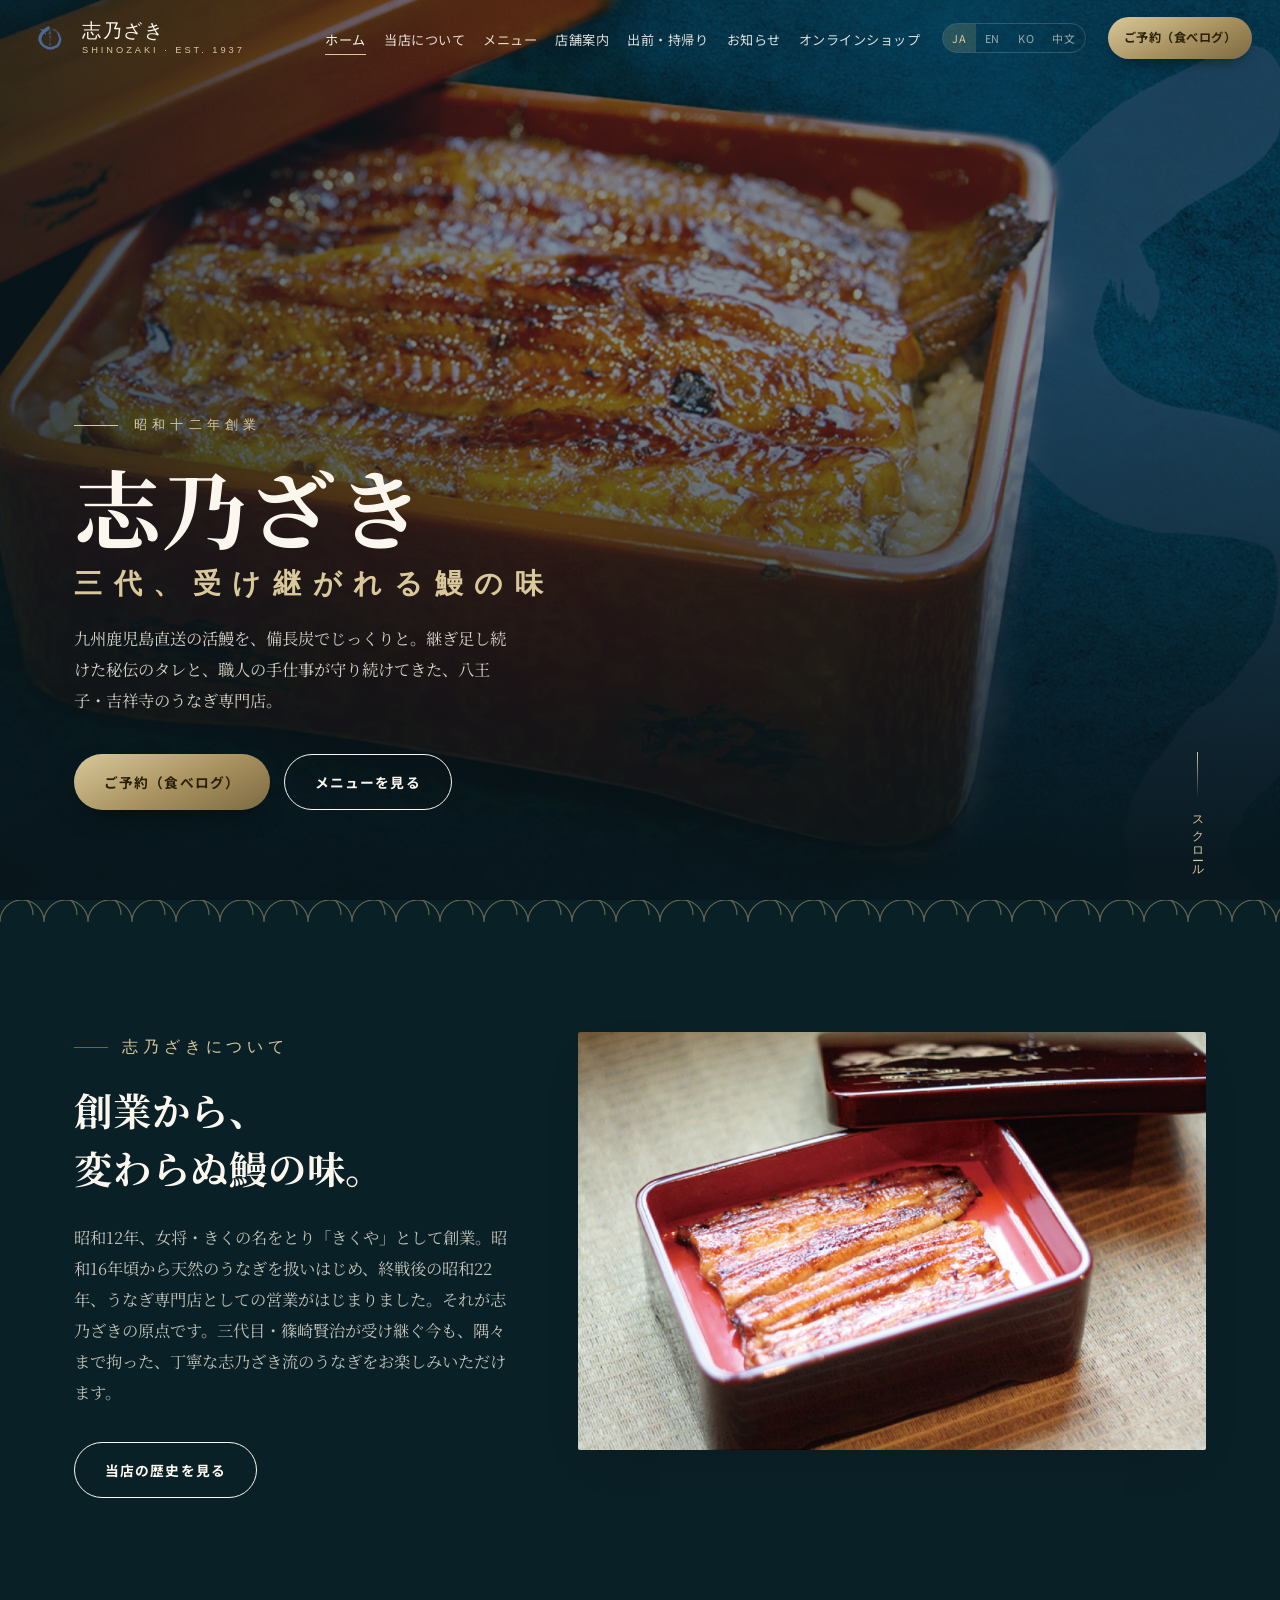
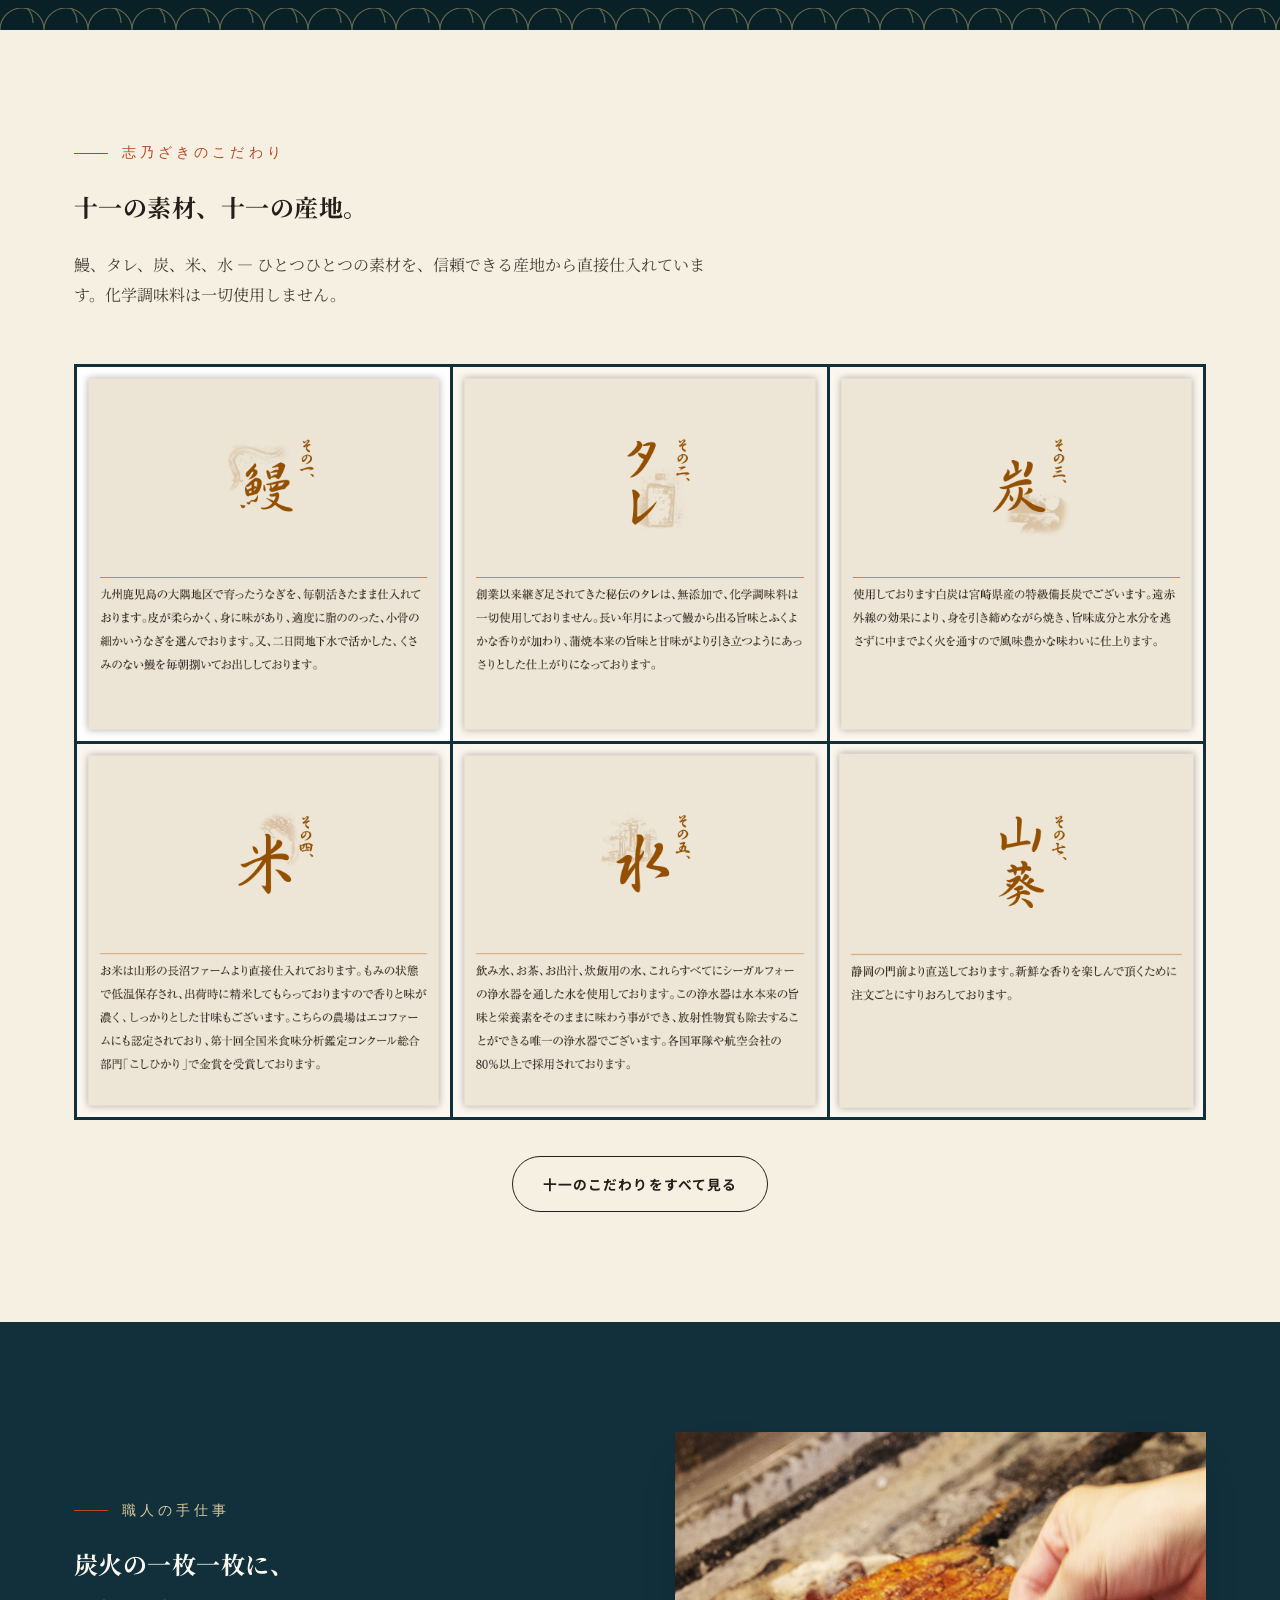
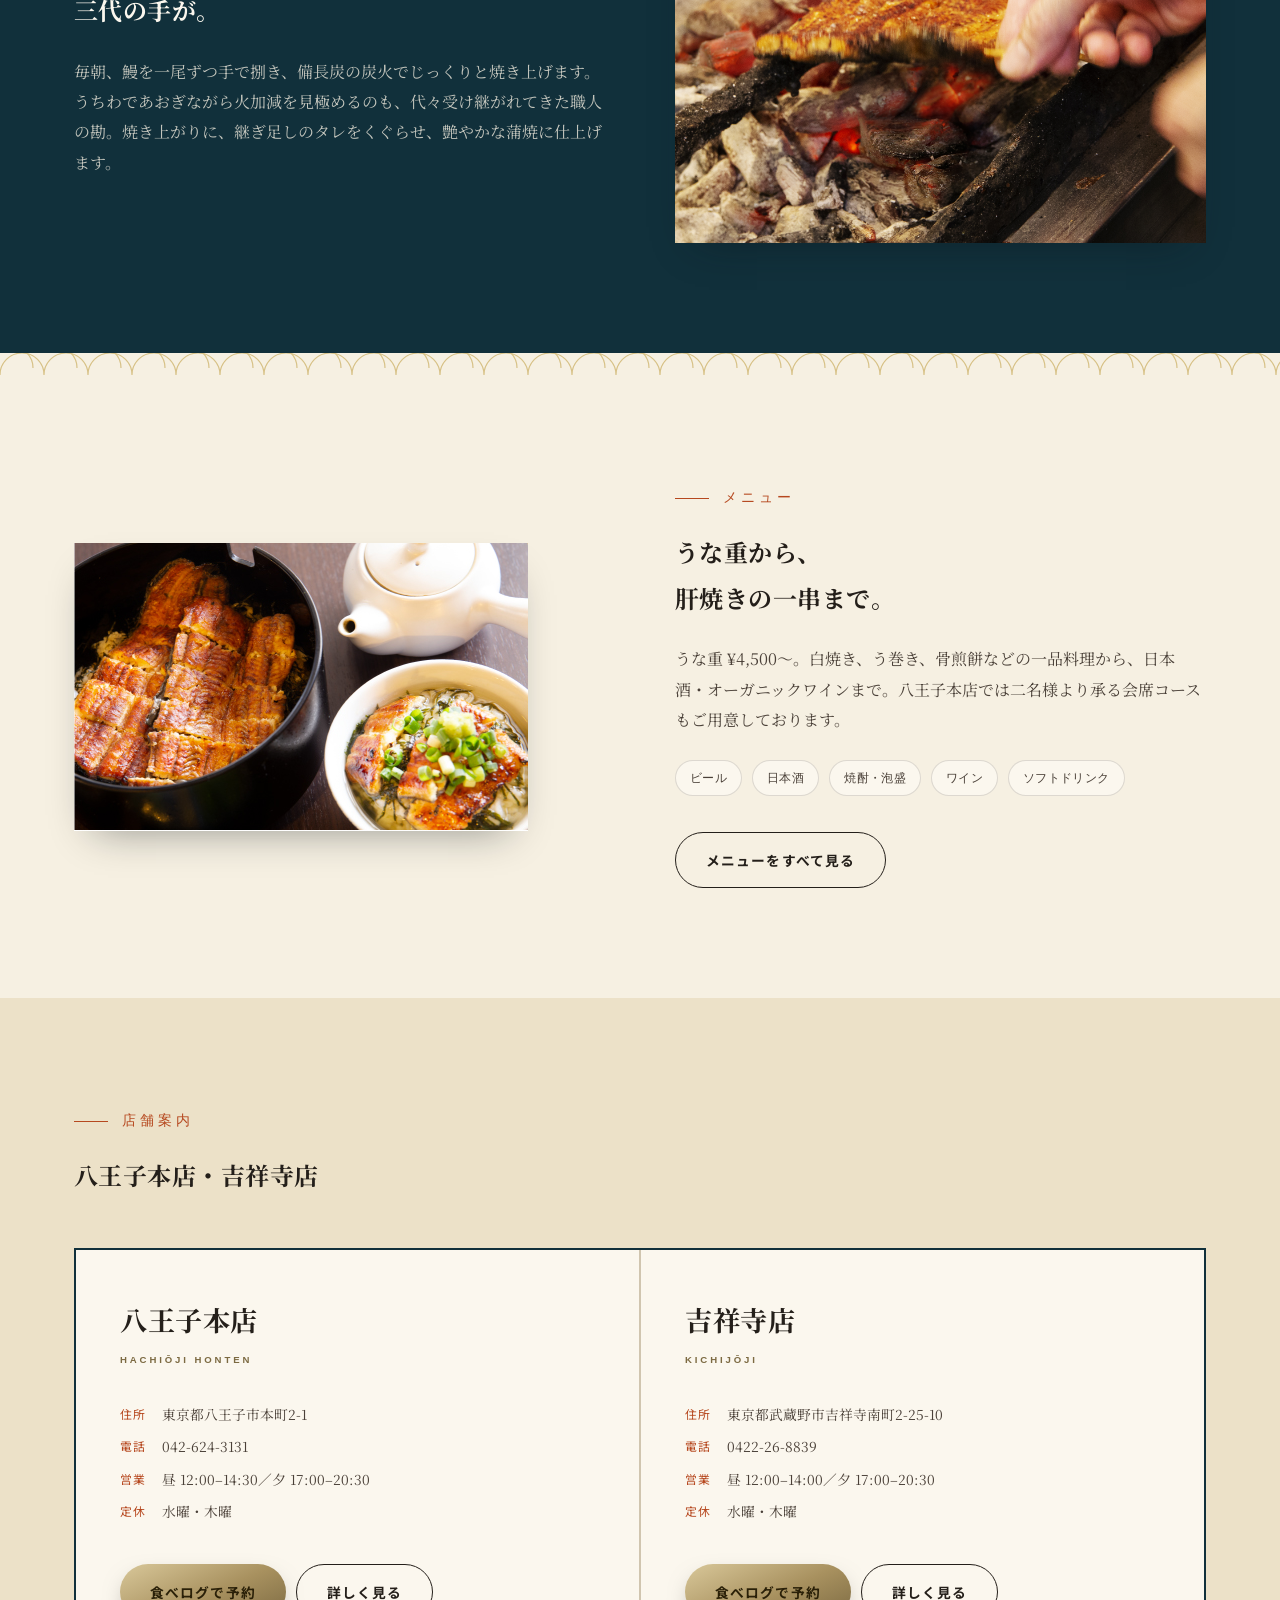
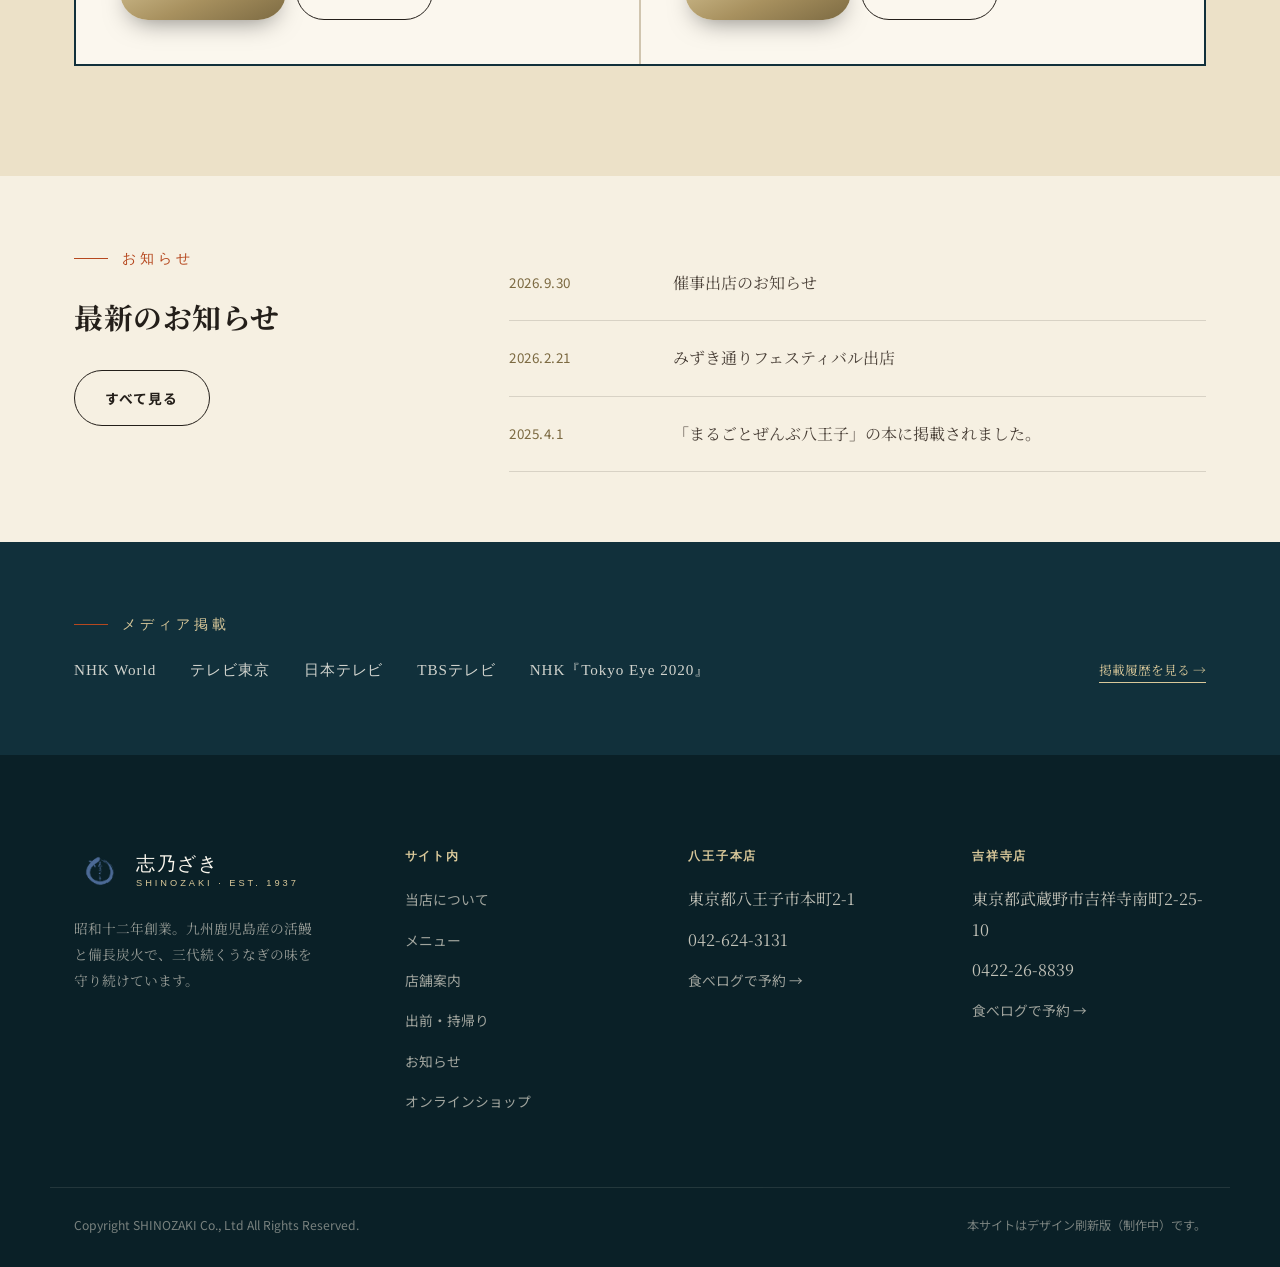
==== index.html @ d0641171 "Initial commit: Shinozaki restaurant website" ====
<!doctype html>
<html lang="ja" data-lang="ja">
<head>
<meta charset="utf-8">
<meta name="viewport" content="width=device-width, initial-scale=1">
<title>うなぎ 志乃ざき｜八王子本店・吉祥寺店 | Unagi Shinozaki</title>
<meta name="description" content="昭和12年創業、三代続くうなぎ専門店「志乃ざき」。八王子本店・吉祥寺店。Est. 1937 — three generations of charcoal-grilled eel in Tokyo.">
<link rel="icon" href="data:image/svg+xml,%3Csvg xmlns='http://www.w3.org/2000/svg' viewBox='0 0 100 100'%3E%3Crect width='100' height='100' rx='20' fill='%2311303b'/%3E%3Cpath d='M20 50c0-16.5 13.5-30 30-30 11.7 0 21.7 6.7 26.6 16.5M80 50c0 16.5-13.5 30-30 30-11.7 0-21.7-6.7-26.6-16.5' stroke='%23e7cf86' stroke-width='4' fill='none' stroke-linecap='round'/%3E%3C/svg%3E">
<link rel="preconnect" href="https://fonts.googleapis.com">
<link rel="preconnect" href="https://fonts.gstatic.com" crossorigin>
<link href="https://fonts.googleapis.com/css2?family=Shippori+Mincho:wght@500;700&family=Zen+Kaku+Gothic+New:wght@400;500;700&family=Noto+Serif+JP:wght@400;500;600;700&family=Noto+Serif+KR:wght@400;500;700&family=Noto+Serif+SC:wght@400;500;700&family=Noto+Sans+KR:wght@400;500;700&family=Noto+Sans+SC:wght@400;500;700&display=swap" rel="stylesheet">
<link rel="stylesheet" href="assets/css/style.css">
</head>
<body>
<div class="texture"></div>

<!-- ============================= HEADER ============================= -->
<header class="site-header">
  <a href="index.html" class="brand">
    <img class="mark logo-img" src="assets/img/logo/shinozaki-logo.png" alt="志乃ざき">
    <span class="brand-type">
      <span class="jp">志乃ざき</span>
      <span class="en">SHINOZAKI&nbsp;·&nbsp;EST.&nbsp;1937</span>
    </span>
  </a>

  <nav class="nav-main">
    <ul class="nav-links">
      <li><a href="index.html" aria-current="page" data-ja="ホーム" data-en="Home" data-ko="홈" data-zh="首页">ホーム</a></li>
      <li><a href="about.html" data-ja="当店について" data-en="Our Story" data-ko="가게 소개" data-zh="关于本店">当店について</a></li>
      <li><a href="menu.html" data-ja="メニュー" data-en="Menu" data-ko="메뉴" data-zh="菜单">メニュー</a></li>
      <li><a href="locations.html" data-ja="店舗案内" data-en="Locations" data-ko="매장 안내" data-zh="门店信息">店舗案内</a></li>
      <li><a href="delivery.html" data-ja="出前・持帰り" data-en="Delivery" data-ko="배달・포장" data-zh="外送・外带">出前・持帰り</a></li>
      <li><a href="news.html" data-ja="お知らせ" data-en="News" data-ko="공지사항" data-zh="最新消息">お知らせ</a></li>
      <li><a href="https://shinozaki.thebase.in/" target="_blank" rel="noopener" data-ja="オンラインショップ" data-en="Shop" data-ko="온라인 스토어" data-zh="网上商店">オンラインショップ</a></li>
    </ul>
    <div class="lang-toggle">
      <button data-lang-btn="ja">JA</button>
      <button data-lang-btn="en">EN</button>
      <button data-lang-btn="ko">KO</button>
      <button data-lang-btn="zh">中文</button>
    </div>
    <div class="nav-cta">
      <a class="btn-reserve" href="locations.html#reserve" data-ja="ご予約（食べログ）" data-en="Reserve · Tabelog" data-ko="예약 (타베로그)" data-zh="预约（Tabelog）">ご予約（食べログ）</a>
    </div>
  </nav>

  <button class="nav-toggle" aria-label="menu">
    <span></span><span></span><span></span>
  </button>
</header>

<div class="nav-drawer">
  <button class="close" aria-label="close">×</button>
  <a href="index.html" data-ja="ホーム" data-en="Home" data-ko="홈" data-zh="首页">ホーム</a>
  <a href="about.html" data-ja="当店について" data-en="Our Story" data-ko="가게 소개" data-zh="关于本店">当店について</a>
  <a href="menu.html" data-ja="メニュー" data-en="Menu" data-ko="메뉴" data-zh="菜单">メニュー</a>
  <a href="locations.html" data-ja="店舗案内" data-en="Locations" data-ko="매장 안내" data-zh="门店信息">店舗案内</a>
  <a href="delivery.html" data-ja="出前・持帰り" data-en="Delivery" data-ko="배달・포장" data-zh="外送・外带">出前・持帰り</a>
  <a href="news.html" data-ja="お知らせ" data-en="News" data-ko="공지사항" data-zh="最新消息">お知らせ</a>
  <a href="https://shinozaki.thebase.in/" target="_blank" rel="noopener" data-ja="オンラインショップ" data-en="Online Shop" data-ko="온라인 스토어" data-zh="网上商店">オンラインショップ</a>
  <div class="lang-toggle">
    <button data-lang-btn="ja">日本語</button>
    <button data-lang-btn="en">ENGLISH</button>
    <button data-lang-btn="ko">한국어</button>
    <button data-lang-btn="zh">中文</button>
  </div>
</div>

<!-- ============================= HERO ============================= -->
<section class="hero">
  <div class="hero-media">
    <img src="assets/img/home/main_img.jpg" alt="志乃ざきのうな重" width="2000" height="1333">
  </div>
  <div class="container hero-inner">
    <p class="hero-eyebrow" data-ja="昭和十二年創業" data-en="FOUNDED 1937 · TOKYO" data-ko="쇼와 12년 창업" data-zh="昭和十二年创业">昭和十二年創業</p>
    <h1>
      志乃ざき
      <small data-ja="三代、受け継がれる鰻の味" data-en="Three generations of charcoal-grilled eel" data-ko="삼대째 이어지는 장어의 맛" data-zh="三代传承的鳗鱼风味">三代、受け継がれる鰻の味</small>
    </h1>
    <p class="hero-sub" data-ja="九州鹿児島直送の活鰻を、備長炭でじっくりと。継ぎ足し続けた秘伝のタレと、職人の手仕事が守り続けてきた、八王子・吉祥寺のうなぎ専門店。"
       data-en="Live eel from Kagoshima, hand-filleted every morning and grilled slowly over binchōtan charcoal, finished in a tare sauce kept alive since the restaurant's founding. Two family-run dining rooms in Hachiōji and Kichijōji."
       data-ko="가고시마산 활장어를 매일 아침 직접 손질해, 비장탄 숯불로 천천히 구워냅니다. 창업 이래 이어온 비전의 타레로 마무리. 하치오지와 기치조지, 두 곳의 가족 경영 매장."
       data-zh="选用鹿儿岛活鳗鱼，每天早晨手工现宰，以备长炭炭火慢慢炙烤，最后蘸裹自创业以来延续至今的秘传酱汁。八王子与吉祥寺两家家族经营的餐厅。">
      九州鹿児島直送の活鰻を、備長炭でじっくりと。継ぎ足し続けた秘伝のタレと、職人の手仕事が守り続けてきた、八王子・吉祥寺のうなぎ専門店。
    </p>
    <div class="hero-actions">
      <a class="btn btn-gold" href="locations.html#reserve">
        <span data-ja="ご予約（食べログ）" data-en="Reserve · Tabelog" data-ko="예약 (타베로그)" data-zh="预约（Tabelog）">ご予約（食べログ）</span>
      </a>
      <a class="btn btn-line" href="menu.html">
        <span data-ja="メニューを見る" data-en="View Menu" data-ko="메뉴 보기" data-zh="查看菜单">メニューを見る</span>
      </a>
    </div>
  </div>
  <div class="hero-scroll">
    <span class="line"></span>
    <span class="tategaki-inline" style="writing-mode:vertical-rl;font-family:'Shippori Mincho',serif;letter-spacing:.2em;font-size:.72rem;" data-ja="スクロール" data-en="SCROLL" data-ko="스크롤" data-zh="向下滚动">スクロール</span>
  </div>
</section>

<div class="wave-divider on-dark" style="background-color:var(--indigo-deep)"></div>

<!-- ============================= LEDE ============================= -->
<section class="section" style="background:var(--indigo-deep)">
  <div class="container lede">
    <div class="reveal">
      <p class="eyebrow" data-ja="志乃ざきについて" data-en="ABOUT SHINOZAKI" data-ko="시노자키에 대하여" data-zh="关于志乃崎" style="color:var(--gold-soft)">志乃ざきについて</p>
      <h2 style="color:var(--paper)" data-ja="創業から、変わらぬ鰻の味。" data-en="The same taste of eel, unchanged since our founding." data-ko="창업 이래, 변하지 않는 장어의 맛." data-zh="创业以来，始终如一的鳗鱼风味。">
        創業から、<br>変わらぬ鰻の味。
      </h2>
      <p style="color:rgba(246,240,226,.78);margin-top:26px"
         data-ja="昭和12年、女将・きくの名をとり「きくや」として創業。昭和16年頃から天然のうなぎを扱いはじめ、終戦後の昭和22年、うなぎ専門店としての営業がはじまりました。それが志乃ざきの原点です。三代目・篠崎賢治が受け継ぐ今も、隅々まで拘った、丁寧な志乃ざき流のうなぎをお楽しみいただけます。"
         data-en="In 1937 our restaurant opened as “Kikuya,” named for proprietress Kiku Shinozaki. Around 1941 we began serving wild eel, and in 1947 — after the war — we became a dedicated unagi restaurant. That is the origin of Shinozaki. Today, under third-generation owner Kenji Shinozaki, every detail is still tended by hand."
         data-ko="1937년, 여주인 키쿠의 이름을 따 「키쿠야」로 창업했습니다. 1941년 무렵부터 천연 장어를 취급하기 시작해, 종전 후인 1947년 장어 전문점으로서의 영업이 시작되었습니다. 그것이 시노자키의 원점입니다. 3대째 시노자키 켄지가 이어가는 지금도, 구석구석까지 정성이 담긴 시노자키만의 장어를 맛보실 수 있습니다."
         data-zh="1937年，以女主人菊之名创立「菊屋」。约自1941年起开始经营天然鳗鱼，战后的1947年，正式以鳗鱼专门店的身份营业，这正是志乃崎的原点。如今由三代目篠崎贤治传承，依旧以一丝不苟的志乃崎风格，呈现每一份鳗鱼料理。">
        昭和12年、女将・きくの名をとり「きくや」として創業。昭和16年頃から天然のうなぎを扱いはじめ、終戦後の昭和22年、うなぎ専門店としての営業がはじまりました。それが志乃ざきの原点です。三代目・篠崎賢治が受け継ぐ今も、隅々まで拘った、丁寧な志乃ざき流のうなぎをお楽しみいただけます。
      </p>
      <a href="about.html" class="btn btn-line" style="margin-top:34px" >
        <span data-ja="当店の歴史を見る" data-en="Read our story" data-ko="당점의 역사 보기" data-zh="查看本店历史">当店の歴史を見る</span>
      </a>
    </div>
    <div class="lede-figure reveal">
      <img src="assets/img/home/top1.jpg" alt="うな重" loading="lazy">
    </div>
  </div>
</section>

<div class="wave-divider on-dark" style="background-color:var(--indigo-deep)"></div>

<!-- ============================= KODAWARI BENTO ============================= -->
<section class="section">
  <div class="container">
    <div class="reveal" style="max-width:640px;margin-bottom:54px">
      <p class="eyebrow" data-ja="志乃ざきのこだわり" data-en="OUR COMMITMENT" data-ko="시노자키의 고집" data-zh="志乃崎的匠心坚持">志乃ざきのこだわり</p>
      <h2 data-ja="十一の素材、十一の産地。" data-en="Eleven ingredients. Eleven places in Japan." data-ko="열한 가지 재료, 열한 곳의 산지." data-zh="十一种食材，十一个产地。">十一の素材、十一の産地。</h2>
      <p style="color:var(--ink-soft);margin-top:20px" data-ja="鰻、タレ、炭、米、水 — ひとつひとつの素材を、信頼できる産地から直接仕入れています。化学調味料は一切使用しません。"
         data-en="Eel, tare, charcoal, rice, water — each ingredient is sourced directly from producers we trust, with no chemical seasoning anywhere in the kitchen."
         data-ko="장어, 타레, 숯, 쌀, 물 — 하나하나의 재료를 신뢰할 수 있는 산지에서 직접 들여오고 있습니다. 화학조미료는 일절 사용하지 않습니다."
         data-zh="鳗鱼、酱汁、炭、米、水——每一种食材皆直接采购自信赖的产地。厨房中绝不使用任何化学调味料。">
        鰻、タレ、炭、米、水 — ひとつひとつの素材を、信頼できる産地から直接仕入れています。化学調味料は一切使用しません。
      </p>
    </div>

    <div class="bento teaser reveal">
      <div class="bento-cell">
        <img class="cell-img" src="assets/img/about/ab1.png" alt="その一、鰻" loading="lazy">
        <div class="cell-text">
          <span class="num" data-en="No. 01" data-ko="그 첫 번째" data-zh="之一">その一</span>
          <span class="tag" data-en="ŌSUMI, KAGOSHIMA" data-ko="가고시마현 오스미" data-zh="鹿儿岛县 大隅">鹿児島県 大隅</span>
          <h3 data-en="Eel" data-ko="장어" data-zh="鳗鱼">鰻</h3>
          <p data-en="Live eel raised in Ōsumi, Kagoshima, rested two days in groundwater and hand-filleted every morning." data-ko="가고시마현 오스미산 활장어. 이틀간 지하수에 둔 뒤 매일 아침 손질합니다." data-zh="采购自鹿儿岛大隅的活鳗鱼，在地下水中静养两天后每日清晨处理。"></p>
        </div>
      </div>
      <div class="bento-cell">
        <img class="cell-img" src="assets/img/about/ab2.png" alt="その二、タレ" loading="lazy">
        <div class="cell-text">
          <span class="num" data-en="No. 02" data-ko="그 두 번째" data-zh="之二">その二</span>
          <span class="tag" data-en="SINCE 1937" data-ko="창업 이래" data-zh="自创业以来">継ぎ足し 創業以来</span>
          <h3 data-en="Tare Sauce" data-ko="소스(타레)" data-zh="酱汁（タレ）">タレ</h3>
          <p data-en="Topped up since 1937 — no additives, no chemical seasoning." data-ko="1937년 창업 이래 이어온 타레. 무첨가, 화학조미료 불사용." data-zh="自1937年创业以来续添的酱汁，无添加、不使用化学调味料。"></p>
        </div>
      </div>
      <div class="bento-cell">
        <img class="cell-img" src="assets/img/about/ab3.png" alt="その三、炭" loading="lazy">
        <div class="cell-text">
          <span class="num" data-en="No. 03" data-ko="그 세 번째" data-zh="之三">その三</span>
          <span class="tag" data-en="MIYAZAKI" data-ko="미야자키현" data-zh="宫崎县">宮崎県</span>
          <h3 data-en="Charcoal" data-ko="숯" data-zh="炭">炭</h3>
          <p data-en="Premium binchōtan charcoal, seared with far-infrared heat." data-ko="원적외선으로 굽는 특급 비장탄." data-zh="以远红外线炙烤的特级备长炭。"></p>
        </div>
      </div>
      <div class="bento-cell">
        <img class="cell-img" src="assets/img/about/ab4.png" alt="その四、米" loading="lazy">
        <div class="cell-text">
          <span class="num" data-en="No. 04" data-ko="그 네 번째" data-zh="之四">その四</span>
          <span class="tag" data-en="YAMAGATA" data-ko="야마가타현" data-zh="山形县">山形県</span>
          <h3 data-en="Rice" data-ko="쌀" data-zh="大米">米</h3>
          <p data-en="Koshihikari rice, direct from Naganuma Farm." data-ko="나가누마 팜에서 직송된 고시히카리 쌀." data-zh="直送自长沼农场的越光米。"></p>
        </div>
      </div>
      <div class="bento-cell">
        <img class="cell-img" src="assets/img/about/ab5.png" alt="その五、水" loading="lazy">
        <div class="cell-text">
          <span class="num" data-en="No. 05" data-ko="그 다섯 번째" data-zh="之五">その五</span>
          <span class="tag" data-en="FILTERED" data-ko="정수 사용" data-zh="净水">浄水</span>
          <h3 data-en="Water" data-ko="물" data-zh="水">水</h3>
          <p data-en="Filtered water is used for everything — from drinking water to dashi." data-ko="마시는 물부터 육수까지 모두 정수를 사용합니다." data-zh="从饮用水到高汤，全部使用净水。"></p>
        </div>
      </div>
      <div class="bento-cell">
        <img class="cell-img" src="assets/img/about/ab7.png" alt="その七、山葵" loading="lazy">
        <div class="cell-text">
          <span class="num" data-en="No. 07" data-ko="그 일곱 번째" data-zh="之七">その七</span>
          <span class="tag" data-en="MONZEN, SHIZUOKA" data-ko="시즈오카현 몬젠" data-zh="静冈县 门前">静岡県 門前</span>
          <h3 data-en="Wasabi" data-ko="와사비" data-zh="山葵">山葵</h3>
          <p data-en="Delivered direct from Monzen, Shizuoka, and grated fresh per order." data-ko="시즈오카 몬젠에서 직송되어 주문마다 즉석에서 갈아냅니다." data-zh="直送自静冈门前，每份订单现点现磨。"></p>
        </div>
      </div>
    </div>

    <div class="reveal" style="text-align:center;margin-top:36px">
      <a href="about.html#kodawari" class="btn btn-ink">
        <span data-ja="十一のこだわりをすべて見る" data-en="See all eleven commitments" data-ko="열한 가지 고집을 모두 보기" data-zh="查看全部十一项匠心坚持">十一のこだわりをすべて見る</span>
      </a>
    </div>
  </div>
</section>

<!-- ============================= CRAFT (on indigo) ============================= -->
<section class="section on-indigo">
  <div class="container split-even">
    <div class="reveal" style="order:2">
      <img src="assets/img/home/top2.jpg" alt="備長炭で鰻を焼く" style="box-shadow:var(--shadow)" loading="lazy">
    </div>
    <div class="reveal">
      <p class="eyebrow" style="color:var(--gold-soft)" data-ja="職人の手仕事" data-en="CRAFTSMANSHIP" data-ko="장인의 손길" data-zh="匠人手艺">職人の手仕事</p>
      <h2 data-ja="炭火の一枚一枚に、三代の手が。" data-en="Every fillet, grilled by hand, over three generations." data-ko="숯불에 구워지는 한 점 한 점에, 삼대의 손길이." data-zh="炭火炙烤的每一片，都凝聚着三代人的手艺。">炭火の一枚一枚に、<br>三代の手が。</h2>
      <p style="color:rgba(246,240,226,.78);margin-top:24px" data-ja="毎朝、鰻を一尾ずつ手で捌き、備長炭の炭火でじっくりと焼き上げます。うちわであおぎながら火加減を見極めるのも、代々受け継がれてきた職人の勘。焼き上がりに、継ぎ足しのタレをくぐらせ、艶やかな蒲焼に仕上げます。"
         data-en="Each eel is hand-filleted every morning and grilled slowly over binchōtan charcoal, the flame fanned and watched by instinct passed down through three generations. At the finish, each fillet is dipped in our decades-old tare for its glossy, caramelised glaze."
         data-ko="매일 아침, 장어를 한 마리씩 손질하여 비장탄 숯불로 정성껏 구워냅니다. 부채질을 하며 불 조절을 가늠하는 것도, 대대로 이어져 온 장인의 감각입니다. 구운 뒤에는 오랜 세월 이어온 타레에 담가, 윤기 흐르는 가바야키로 완성합니다."
         data-zh="每天早晨，手工处理每一条鳗鱼，以备长炭炭火细心慢烤。一边摇扇一边凭手感调控火候，是代代相传的职人直觉。烤好后蘸裹传承数十年的秘传酱汁，呈现油亮诱人的蒲烧风味。">
        毎朝、鰻を一尾ずつ手で捌き、備長炭の炭火でじっくりと焼き上げます。うちわであおぎながら火加減を見極めるのも、代々受け継がれてきた職人の勘。焼き上がりに、継ぎ足しのタレをくぐらせ、艶やかな蒲焼に仕上げます。
      </p>
    </div>
  </div>
</section>

<div class="wave-divider"></div>

<!-- ============================= MENU TEASER ============================= -->
<section class="section">
  <div class="container split-even">
    <div class="reveal">
      <img src="assets/img/home/top3.jpg" alt="ひつまぶしと出汁茶漬け" style="box-shadow:var(--shadow)" loading="lazy">
    </div>
    <div class="reveal">
      <p class="eyebrow" data-ja="メニュー" data-en="MENU" data-ko="메뉴" data-zh="菜单">メニュー</p>
      <h2 data-ja="うな重から、肝焼きの一串まで。" data-en="From a box of unajū to a single skewer of grilled liver." data-ko="우나주부터 간 꼬치 한 개까지." data-zh="从鳗鱼饭盒到一串烤肝。">うな重から、<br>肝焼きの一串まで。</h2>
      <p style="color:var(--ink-soft);margin-top:24px" data-ja="うな重 ¥4,500〜。白焼き、う巻き、骨煎餅などの一品料理から、日本酒・オーガニックワインまで。八王子本店では二名様より承る会席コースもご用意しております。"
         data-en="Unajū from ¥4,500. À la carte dishes like shiroyaki and umaki, plus sake and organic wine. Hachiōji also offers a seasonal kaiseki course menu for two or more."
         data-ko="우나주 ¥4,500부터. 시로야키, 우마키 등 단품 요리부터 사케, 오가닉 와인까지. 하치오지 본점에서는 2인 이상 가이세키 코스도 준비되어 있습니다."
         data-zh="鳗鱼饭盒¥4,500起。白烧、蛋卷烧等单点料理，搭配日本酒与有机葡萄酒。八王子总店另设两位以上可享用的季节会席套餐。">
        うな重 ¥4,500〜。白焼き、う巻き、骨煎餅などの一品料理から、日本酒・オーガニックワインまで。八王子本店では二名様より承る会席コースもご用意しております。
      </p>
      <div class="drink-tags">
        <span data-ja="ビール" data-en="Beer" data-ko="맥주" data-zh="啤酒">ビール</span>
        <span data-ja="日本酒" data-en="Sake" data-ko="사케" data-zh="日本酒">日本酒</span>
        <span data-ja="焼酎・泡盛" data-en="Shōchū &amp; Awamori" data-ko="소주・아와모리" data-zh="烧酒・泡盛">焼酎・泡盛</span>
        <span data-ja="ワイン" data-en="Wine" data-ko="와인" data-zh="葡萄酒">ワイン</span>
        <span data-ja="ソフトドリンク" data-en="Soft Drinks" data-ko="소프트드링크" data-zh="软饮">ソフトドリンク</span>
      </div>
      <a href="menu.html" class="btn btn-ink" style="margin-top:30px">
        <span data-ja="メニューをすべて見る" data-en="View full menu" data-ko="메뉴 전체 보기" data-zh="查看完整菜单">メニューをすべて見る</span>
      </a>
    </div>
  </div>
</section>

<!-- ============================= LOCATIONS TEASER ============================= -->
<section class="section on-cream-deep" id="locations">
  <div class="container">
    <div class="reveal" style="margin-bottom:50px">
      <p class="eyebrow" data-ja="店舗案内" data-en="LOCATIONS" data-ko="매장 안내" data-zh="门店信息">店舗案内</p>
      <h2 data-ja="八王子本店・吉祥寺店" data-en="Hachiōji &amp; Kichijōji" data-ko="하치오지 본점・기치조지점" data-zh="八王子总店・吉祥寺店">八王子本店・吉祥寺店</h2>
    </div>

    <div class="store-grid reveal">
      <div class="store-card">
        <h3 class="store-name" data-ja="八王子本店" data-en="Hachiōji — Main Store" data-ko="하치오지 본점" data-zh="八王子总店">
          八王子本店<span class="en" data-ja="HACHIŌJI HONTEN" data-en="HACHIŌJI HONTEN">HACHIŌJI HONTEN</span>
        </h3>
        <dl class="store-meta">
          <dt data-ja="住所" data-en="Address" data-ko="주소" data-zh="地址">住所</dt><dd data-ja="東京都八王子市本町2-1" data-en="2-1 Honchō, Hachiōji, Tokyo 192-0066" data-ko="도쿄도 하치오지시 혼마치 2-1" data-zh="东京都八王子市本町2-1">東京都八王子市本町2-1</dd>
          <dt data-ja="電話" data-en="Tel" data-ko="전화" data-zh="电话">電話</dt><dd>042-624-3131</dd>
          <dt data-ja="営業" data-en="Hours" data-ko="영업" data-zh="营业时间">営業</dt><dd data-ja="昼 12:00–14:30／夕 17:00–20:30" data-en="Lunch 12:00–2:30pm · Dinner 5:00–8:30pm" data-ko="점심 12:00~14:30／저녁 17:00~20:30" data-zh="午市 12:00–14:30／晚市 17:00–20:30">昼 12:00–14:30／夕 17:00–20:30</dd>
          <dt data-ja="定休" data-en="Closed" data-ko="정기휴무" data-zh="休息日">定休</dt><dd data-ja="水曜・木曜" data-en="Wednesdays &amp; Thursdays" data-ko="수요일·목요일" data-zh="周三・周四">水曜・木曜</dd>
        </dl>
        <div class="store-actions">
          <a class="btn btn-gold" href="https://yoyaku.tabelog.com/yoyaku/net_booking_form/index?rcd=13016384" target="_blank" rel="noopener"><span data-ja="食べログで予約" data-en="Reserve on Tabelog" data-ko="타베로그에서 예약" data-zh="在Tabelog预约">食べログで予約</span></a>
          <a class="btn btn-ink" href="locations.html#hachioji"><span data-ja="詳しく見る" data-en="Details" data-ko="자세히 보기" data-zh="查看详情">詳しく見る</span></a>
        </div>
      </div>

      <div class="store-card">
        <h3 class="store-name" data-ja="吉祥寺店" data-en="Kichijōji" data-ko="기치조지점" data-zh="吉祥寺店">
          吉祥寺店<span class="en" data-ja="KICHIJŌJI" data-en="KICHIJŌJI">KICHIJŌJI</span>
        </h3>
        <dl class="store-meta">
          <dt data-ja="住所" data-en="Address" data-ko="주소" data-zh="地址">住所</dt><dd data-ja="東京都武蔵野市吉祥寺南町2-25-10" data-en="2-25-10 Kichijōji Minamichō, Musashino, Tokyo 180-0003" data-ko="도쿄도 무사시노시 기치조지미나미초 2-25-10" data-zh="东京都武藏野市吉祥寺南町2-25-10">東京都武蔵野市吉祥寺南町2-25-10</dd>
          <dt data-ja="電話" data-en="Tel" data-ko="전화" data-zh="电话">電話</dt><dd>0422-26-8839</dd>
          <dt data-ja="営業" data-en="Hours" data-ko="영업" data-zh="营业时间">営業</dt><dd data-ja="昼 12:00–14:00／夕 17:00–20:30" data-en="Lunch 12:00–2:00pm · Dinner 5:00–8:30pm" data-ko="점심 12:00~14:00／저녁 17:00~20:30" data-zh="午市 12:00–14:00／晚市 17:00–20:30">昼 12:00–14:00／夕 17:00–20:30</dd>
          <dt data-ja="定休" data-en="Closed" data-ko="정기휴무" data-zh="休息日">定休</dt><dd data-ja="水曜・木曜" data-en="Wednesdays &amp; Thursdays" data-ko="수요일·목요일" data-zh="周三・周四">水曜・木曜</dd>
        </dl>
        <div class="store-actions">
          <a class="btn btn-gold" href="https://yoyaku.tabelog.com/yoyaku/net_booking_form/index?rcd=13202263" target="_blank" rel="noopener"><span data-ja="食べログで予約" data-en="Reserve on Tabelog" data-ko="타베로그에서 예약" data-zh="在Tabelog预约">食べログで予約</span></a>
          <a class="btn btn-ink" href="locations.html#kichijoji"><span data-ja="詳しく見る" data-en="Details" data-ko="자세히 보기" data-zh="查看详情">詳しく見る</span></a>
        </div>
      </div>
    </div>
  </div>
</section>

<!-- ============================= NEWS PREVIEW ============================= -->
<section class="section-tight">
  <div class="container split-news">
    <div class="reveal">
      <p class="eyebrow" data-ja="お知らせ" data-en="NEWS" data-ko="공지사항" data-zh="最新消息">お知らせ</p>
      <h2 style="font-size:1.8rem" data-ja="最新のお知らせ" data-en="Latest updates" data-ko="최신 공지사항" data-zh="最新消息">最新のお知らせ</h2>
      <a href="news.html" class="btn btn-ink" style="margin-top:26px"><span data-ja="すべて見る" data-en="View all" data-ko="전체 보기" data-zh="查看全部">すべて見る</span></a>
    </div>
    <div class="news-list reveal">
      <div class="news-item">
        <time datetime="2026-09-30" data-ja="2026.9.30" data-en="Sep 30, 2026" data-ko="2026.9.30" data-zh="2026.9.30">2026.9.30</time>
        <p data-ja="催事出店のお知らせ" data-en="Announcement: upcoming pop-up event appearance." data-ko="행사 출점 안내" data-zh="活动摆摊通知">催事出店のお知らせ</p>
      </div>
      <div class="news-item">
        <time datetime="2026-02-21" data-ja="2026.2.21" data-en="Feb 21, 2026" data-ko="2026.2.21" data-zh="2026.2.21">2026.2.21</time>
        <p data-ja="みずき通りフェスティバル出店" data-en="Appearing at the Mizuki-dōri Festival." data-ko="미즈키도리 페스티벌 출점" data-zh="参加瑞树街道祭典摆摊">みずき通りフェスティバル出店</p>
      </div>
      <div class="news-item">
        <time datetime="2025-04-01" data-ja="2025.4.1" data-en="Apr 1, 2025" data-ko="2025.4.1" data-zh="2025.4.1">2025.4.1</time>
        <p data-ja="「まるごとぜんぶ八王子」の本に掲載されました。" data-en="Featured in the book “Marugoto Zenbu Hachiōji.”" data-ko="서적 「마루고토 젠부 하치오지」에 게재되었습니다." data-zh="刊登于书籍《まるごとぜんぶ八王子》。">「まるごとぜんぶ八王子」の本に掲載されました。</p>
      </div>
    </div>
  </div>
</section>

<!-- ============================= PRESS ============================= -->
<section class="section-tight on-indigo">
  <div class="container">
    <p class="eyebrow" style="color:var(--gold-soft)" data-ja="メディア掲載" data-en="AS FEATURED IN" data-ko="미디어 소개" data-zh="媒体报道">メディア掲載</p>
    <div class="press-strip reveal">
      <span class="press-badge">NHK World</span>
      <span class="press-badge" data-ja="テレビ東京" data-en="TV Tokyo" data-ko="테레비 도쿄" data-zh="TV东京">テレビ東京</span>
      <span class="press-badge" data-ja="日本テレビ" data-en="Nippon TV" data-ko="일본테레비" data-zh="日本电视台">日本テレビ</span>
      <span class="press-badge" data-ja="TBSテレビ" data-en="TBS" data-ko="TBS테레비" data-zh="TBS电视台">TBSテレビ</span>
      <span class="press-badge" data-ja="NHK『Tokyo Eye 2020』" data-en="NHK “Tokyo Eye 2020”" data-ko="NHK 『Tokyo Eye 2020』" data-zh="NHK「Tokyo Eye 2020」">NHK『Tokyo Eye 2020』</span>
      <a href="news.html#media" style="margin-left:auto;font-size:.8rem;color:var(--gold-soft);border-bottom:1px solid var(--gold-soft)" data-ja="掲載履歴を見る →" data-en="Press history →" data-ko="소개 이력 보기 →" data-zh="查看报道历史 →">掲載履歴を見る →</a>
    </div>
  </div>
</section>

<!-- ============================= FOOTER ============================= -->
<footer class="site-footer">
  <div class="container footer-grid">
    <div class="footer-brand">
      <a href="index.html" class="brand">
        <img class="mark logo-img" src="assets/img/logo/shinozaki-logo.png" alt="志乃ざき">
        <span class="brand-type"><span class="jp">志乃ざき</span><span class="en">SHINOZAKI · EST. 1937</span></span>
      </a>
      <p data-ja="昭和十二年創業。九州鹿児島産の活鰻と備長炭火で、三代続くうなぎの味を守り続けています。" data-en="Founded 1937. Three generations of charcoal-grilled eel, made with live eel from Kagoshima." data-ko="1937년 창업. 규슈 가고시마산 활장어와 비장탄 숯불로, 3대째 이어온 장어 맛을 지켜오고 있습니다." data-zh="创业于1937年。以九州鹿儿岛产活鳗鱼与备长炭炭火，守护三代传承的鳗鱼风味。">昭和十二年創業。九州鹿児島産の活鰻と備長炭火で、三代続くうなぎの味を守り続けています。</p>
    </div>
    <div class="footer-col">
      <h4 data-ja="サイト内" data-en="EXPLORE" data-ko="사이트 내" data-zh="站内导航">サイト内</h4>
      <ul>
        <li><a href="about.html" data-ja="当店について" data-en="Our Story" data-ko="가게 소개" data-zh="关于本店">当店について</a></li>
        <li><a href="menu.html" data-ja="メニュー" data-en="Menu" data-ko="메뉴" data-zh="菜单">メニュー</a></li>
        <li><a href="locations.html" data-ja="店舗案内" data-en="Locations" data-ko="매장 안내" data-zh="门店信息">店舗案内</a></li>
      <li><a href="delivery.html" data-ja="出前・持帰り" data-en="Delivery" data-ko="배달・포장" data-zh="外送・外带">出前・持帰り</a></li>
        <li><a href="news.html" data-ja="お知らせ" data-en="News" data-ko="공지사항" data-zh="最新消息">お知らせ</a></li>
        <li><a href="https://shinozaki.thebase.in/" target="_blank" rel="noopener" data-ja="オンラインショップ" data-en="Online Shop" data-ko="온라인 스토어" data-zh="网上商店">オンラインショップ</a></li>
      </ul>
    </div>
    <div class="footer-col">
      <h4 data-ja="八王子本店" data-en="HACHIŌJI" data-ko="하치오지 본점" data-zh="八王子总店">八王子本店</h4>
      <ul>
        <li data-ja="東京都八王子市本町2-1" data-en="2-1 Honchō, Hachiōji, Tokyo" data-ko="도쿄도 하치오지시 혼마치 2-1" data-zh="东京都八王子市本町2-1">東京都八王子市本町2-1</li>
        <li>042-624-3131</li>
        <li><a href="https://yoyaku.tabelog.com/yoyaku/net_booking_form/index?rcd=13016384" target="_blank" rel="noopener" data-ja="食べログで予約 →" data-en="Reserve on Tabelog →" data-ko="타베로그에서 예약 →" data-zh="在Tabelog预约 →">食べログで予約 →</a></li>
      </ul>
    </div>
    <div class="footer-col">
      <h4 data-ja="吉祥寺店" data-en="KICHIJŌJI" data-ko="기치조지점" data-zh="吉祥寺店">吉祥寺店</h4>
      <ul>
        <li data-ja="東京都武蔵野市吉祥寺南町2-25-10" data-en="2-25-10 Kichijōji Minamichō, Musashino, Tokyo" data-ko="도쿄도 무사시노시 기치조지미나미초 2-25-10" data-zh="东京都武藏野市吉祥寺南町2-25-10">東京都武蔵野市吉祥寺南町2-25-10</li>
        <li>0422-26-8839</li>
        <li><a href="https://yoyaku.tabelog.com/yoyaku/net_booking_form/index?rcd=13202263" target="_blank" rel="noopener" data-ja="食べログで予約 →" data-en="Reserve on Tabelog →" data-ko="타베로그에서 예약 →" data-zh="在Tabelog预约 →">食べログで予約 →</a></li>
      </ul>
    </div>
  </div>
  <div class="container footer-bottom">
    <span>Copyright SHINOZAKI Co., Ltd All Rights Reserved.</span>
    <span data-ja="本サイトはデザイン刷新版（制作中）です。" data-en="This is a redesigned concept site." data-ko="본 사이트는 디자인 리뉴얼 버전(제작 중)입니다." data-zh="本网站为设计改版版本（制作中）。">本サイトはデザイン刷新版（制作中）です。</span>
  </div>
</footer>

<div class="mobile-reserve-bar">
  <a class="btn btn-gold" href="https://yoyaku.tabelog.com/yoyaku/net_booking_form/index?rcd=13016384" target="_blank" rel="noopener" style="padding:11px 14px;font-size:.74rem"><span data-ja="八王子店 予約" data-en="Reserve Hachiōji" data-ko="하치오지점 예약" data-zh="预约八王子店">八王子店 予約</span></a>
  <a class="btn btn-gold" href="https://yoyaku.tabelog.com/yoyaku/net_booking_form/index?rcd=13202263" target="_blank" rel="noopener" style="padding:11px 14px;font-size:.74rem"><span data-ja="吉祥寺店 予約" data-en="Reserve Kichijōji" data-ko="기치조지점 예약" data-zh="预约吉祥寺店">吉祥寺店 予約</span></a>
</div>

<script src="assets/js/main.js"></script>
</body>
</html>
---- assets/css/style.css ----
/* ==========================================================================
   Shinozaki — unagi restaurant since 1937
   Design system: traditional lacquerware palette, modern structure.
   ========================================================================== */

:root{
  --ink:        #241f1a;
  --ink-soft:   #4a4038;
  --cream:      #f6f0e2;
  --cream-deep: #ece1c8;
  --paper:      #fbf7ee;
  --indigo:     #11303b;
  --indigo-deep:#0a2027;
  --indigo-mid: #184453;
  --shu:        #b6481f;
  --shu-deep:   #8a2f16;
  --shu-bright: #d35b2a;
  --gold:       #a8915f;
  --gold-soft:  #d9c89a;
  --gold-deep:  #7c6a42;
  --line:       rgba(36,31,26,.14);
  --line-on-dark: rgba(246,240,226,.18);
  --shadow: 0 18px 40px -20px rgba(10,20,25,.45);
  --radius: 2px;
  --container: 1180px;
  --ease: cubic-bezier(.22,.7,.2,1);

  /* General descriptions use a mincho/serif stack, matching the original
     Shinozaki site (which sets body copy in Yu Mincho / Hiragino Mincho).
     CJK fallbacks are appended so Korean and Chinese text resolves to a
     matching serif rather than silently falling back to a sans face. */
  --font-serif: "Yu Mincho","YuMincho","Hiragino Mincho Pro","HiraMinProN-W3","Noto Serif JP","Noto Serif KR","Noto Serif SC",serif;
  --font-display: "Shippori Mincho","Yu Mincho","Hiragino Mincho Pro","Noto Serif KR","Noto Serif SC","Noto Serif JP",serif;
  --font-sans: "Zen Kaku Gothic New","Noto Sans JP","Noto Sans KR","Noto Sans SC",sans-serif;
}

*,*::before,*::after{ box-sizing:border-box; }
html{ scroll-behavior:smooth; }
body{
  margin:0;
  background:var(--cream);
  color:var(--ink);
  font-family:var(--font-serif);
  font-size:16px;
  line-height:1.9;
  -webkit-font-smoothing:antialiased;
  overflow-x:hidden;
}
img{ max-width:100%; display:block; }
a{ color:inherit; text-decoration:none; }
ul{ list-style:none; margin:0; padding:0; }
h1,h2,h3,h4{
  font-family:var(--font-display);
  font-weight:700;
  margin:0;
  letter-spacing:.02em;
}
p{ margin:0; }
button{ font-family:inherit; cursor:pointer; }

/* UI chrome (nav, buttons, labels, tabular data) stays in the gothic sans
   for legibility — only running description copy switches to mincho. */
.nav-links, .lang-toggle, .btn, .btn-reserve, .menu-tab, .badge,
.footer-col h4, .footer-col a, .footer-bottom, .brand-type .en,
.store-meta dt, .news-item time, .media-item time, .breadcrumb,
.tag, .num, .region{
  font-family:var(--font-sans);
}

.container{
  width:100%;
  max-width:var(--container);
  margin:0 auto;
  padding:0 24px;
}

/* texture: faint washi grain -------------------------------------------- */
.texture{
  position:fixed; inset:0; pointer-events:none; z-index:1; opacity:.035; mix-blend-mode:multiply;
  background-image:url("data:image/svg+xml;utf8,<svg xmlns='http://www.w3.org/2000/svg' width='120' height='120'><filter id='n'><feTurbulence type='fractalNoise' baseFrequency='0.9' numOctaves='2' stitchTiles='stitch'/></filter><rect width='100%25' height='100%25' filter='url(%23n)'/></svg>");
}

/* seigaiha wave pattern, used as a thin divider -------------------------- */
.wave-divider{
  height:22px;
  background-repeat:repeat-x;
  background-size:44px 22px;
  background-image:url("data:image/svg+xml;utf8,<svg xmlns='http://www.w3.org/2000/svg' width='44' height='22'><g fill='none' stroke='%23bd9a3a' stroke-width='1.2' opacity='0.55'><path d='M0 22a22 22 0 0 1 44 0'/><path d='M-11 22a22 22 0 0 1 44 0' transform='translate(0,-7)'/></g></svg>");
}
.wave-divider.on-dark{
  background-image:url("data:image/svg+xml;utf8,<svg xmlns='http://www.w3.org/2000/svg' width='44' height='22'><g fill='none' stroke='%23e7cf86' stroke-width='1.2' opacity='0.4'><path d='M0 22a22 22 0 0 1 44 0'/><path d='M-11 22a22 22 0 0 1 44 0' transform='translate(0,-7)'/></g></svg>");
}

/* ==========================================================================
   Header / Nav
   ========================================================================== */
.site-header{
  position:fixed; top:0; left:0; right:0; z-index:100;
  display:flex; align-items:center; justify-content:space-between;
  padding:16px 28px;
  background:rgba(17,48,59,.0);
  transition:background .35s var(--ease), padding .35s var(--ease), box-shadow .35s var(--ease);
}
.site-header.scrolled{
  background:rgba(10,32,39,.86);
  backdrop-filter:blur(14px) saturate(140%);
  padding:10px 28px;
  box-shadow:0 10px 30px -18px rgba(0,0,0,.6);
}
.brand{
  display:flex; align-items:center; gap:10px;
  color:var(--paper);
  font-family:"Shippori Mincho",serif;
}
.brand .mark{ width:44px; height:44px; flex:none; object-fit:contain; }
.footer-brand .mark{ width:52px; height:52px; }
.brand-type{ display:flex; flex-direction:column; line-height:1.15; }
.brand-type .jp{ font-size:1.2rem; letter-spacing:.08em; }
.brand-type .en{ font-size:.58rem; letter-spacing:.32em; color:var(--gold-soft); font-family:"Zen Kaku Gothic New",sans-serif; margin-top:3px; }

.nav-main{ display:flex; align-items:center; gap:22px; }
.nav-links{ display:flex; align-items:center; gap:18px; }
.nav-links a{
  position:relative; color:var(--paper); font-size:.82rem; letter-spacing:.04em; opacity:.88;
  padding:4px 0; white-space:nowrap;
}
.nav-links a::after{
  content:""; position:absolute; left:0; bottom:-2px; width:0; height:1px; background:var(--gold-soft);
  transition:width .3s var(--ease);
}
.nav-links a:hover::after,
.nav-links a[aria-current="page"]::after{ width:100%; }
.nav-links a[aria-current="page"]{ opacity:1; }

.lang-toggle{
  display:flex; align-items:center; border:1px solid var(--line-on-dark); border-radius:999px; overflow:hidden;
}
.lang-toggle button{
  background:none; border:none; color:var(--paper); font-size:.68rem; letter-spacing:.06em;
  font-family:var(--font-sans);
  padding:6px 9px; opacity:.6; transition:opacity .25s, background .25s;
}
.lang-toggle button.active{ opacity:1; background:rgba(231,207,134,.16); color:var(--gold-soft); }
.nav-drawer .lang-toggle button{ font-size:.78rem; padding:8px 13px; }

.nav-cta{
  display:flex; gap:8px;
}
.btn-reserve{
  display:inline-flex; align-items:center; gap:6px;
  background:linear-gradient(155deg,var(--gold-soft),var(--gold) 55%,var(--gold-deep));
  color:#2a2008; font-size:.76rem; font-weight:700; letter-spacing:.04em;
  padding:9px 16px; border-radius:999px; box-shadow:0 8px 18px -8px rgba(0,0,0,.55);
  transition:transform .25s var(--ease), box-shadow .25s var(--ease);
  white-space:nowrap;
}
.btn-reserve:hover{ transform:translateY(-2px); box-shadow:0 12px 22px -8px rgba(0,0,0,.6); }

.nav-toggle{
  display:none; flex-direction:column; gap:5px; background:none; border:none; padding:6px;
}
.nav-toggle span{ width:24px; height:2px; background:var(--paper); display:block; }

/* ==========================================================================
   Buttons / shared
   ========================================================================== */
.btn{
  display:inline-flex; align-items:center; gap:8px; padding:14px 30px;
  border-radius:999px; font-size:.86rem; letter-spacing:.08em; font-weight:700;
  transition:transform .25s var(--ease), box-shadow .25s var(--ease);
}
.btn-gold{
  background:linear-gradient(155deg,var(--gold-soft),var(--gold) 55%,var(--gold-deep));
  color:#2a2008; box-shadow:0 10px 26px -10px rgba(0,0,0,.5);
}
.btn-gold:hover{ transform:translateY(-2px); }
.btn-line{
  border:1px solid currentColor; color:var(--paper); background:transparent;
}
.btn-line:hover{ background:rgba(255,255,255,.08); }
.btn-ink{ border:1px solid var(--ink); color:var(--ink); background:transparent; }
.btn-ink:hover{ background:var(--ink); color:var(--cream); }

.eyebrow{
  display:flex; align-items:center; gap:14px;
  font-family:"Shippori Mincho",serif; color:var(--shu); font-size:.85rem; letter-spacing:.3em;
  margin-bottom:18px;
}
.eyebrow::before{ content:""; width:34px; height:1px; background:var(--shu); }

.section{ position:relative; padding:110px 0; }
.section-tight{ padding:70px 0; }
.on-indigo{ background:var(--indigo); color:var(--paper); }
.on-indigo h2,.on-indigo h3{ color:var(--paper); }
.on-cream-deep{ background:var(--cream-deep); }

/* vertical tategaki label, used as a quiet traditional accent ----------- */
.tategaki{
  writing-mode:vertical-rl; text-orientation:upright;
  font-family:"Shippori Mincho",serif; letter-spacing:.3em; font-size:.82rem;
  color:var(--gold-deep); position:absolute;
}

/* ==========================================================================
   Hero
   ========================================================================== */
.hero{
  position:relative; min-height:100svh; display:flex; align-items:flex-end;
  background:var(--indigo-deep);
  overflow:hidden;
}
.hero-media{ position:absolute; inset:0; }
.hero-media img{ width:100%; height:100%; object-fit:cover; opacity:.78; }
.hero-media::after{
  content:""; position:absolute; inset:0;
  background:
    linear-gradient(180deg,rgba(10,32,39,.35) 0%, rgba(10,32,39,.35) 40%, rgba(8,20,25,.92) 96%),
    linear-gradient(90deg, rgba(8,20,25,.55) 0%, transparent 42%);
}
.hero-inner{
  position:relative; z-index:2; width:100%;
  padding-bottom:90px;
}
.hero-eyebrow{
  color:var(--gold-soft); font-family:"Shippori Mincho",serif; letter-spacing:.4em; font-size:.82rem;
  display:flex; align-items:center; gap:16px; margin-bottom:22px;
}
.hero-eyebrow::before{ content:""; width:44px; height:1px; background:var(--gold-soft); }
.hero h1{
  color:var(--paper); font-size:clamp(2.6rem,7vw,5.4rem); line-height:1.08;
}
.hero h1 small{
  display:block; font-size:.32em; letter-spacing:.42em; color:var(--gold-soft); font-family:"Zen Kaku Gothic New",sans-serif; margin-top:16px;
}
.hero-sub{
  color:rgba(246,240,226,.86); max-width:48ch; margin-top:24px; font-size:1.02rem;
}
.hero-actions{ display:flex; flex-wrap:wrap; gap:14px; margin-top:38px; }
.hero-scroll{
  position:absolute; right:28px; bottom:28px; z-index:2;
  display:flex; flex-direction:column; align-items:center; gap:10px; color:var(--gold-soft);
}
.hero-scroll .line{ width:1px; height:46px; background:linear-gradient(var(--gold-soft),transparent); animation:scrollpulse 2.4s ease-in-out infinite; }
@keyframes scrollpulse{ 0%,100%{ opacity:.25; } 50%{ opacity:1; } }

/* ==========================================================================
   Intro / lede
   ========================================================================== */
.lede{
  display:grid; grid-template-columns:.9fr 1.3fr; gap:70px; align-items:start;
}
.lede h2{ font-size:clamp(1.8rem,3vw,2.6rem); line-height:1.5; }
.lede p{ color:var(--ink-soft); font-size:1.02rem; }
.lede-figure{ position:relative; }
.lede-figure img{ border-radius:var(--radius); box-shadow:var(--shadow); }
.lede-figure .ensou{
  position:absolute; width:120px; height:120px; top:-34px; left:-34px; opacity:.8;
}

/* reusable split layouts (image+copy, profile card, etc.) — all collapse to
   a single column on mobile so nothing is forced to a fixed width that
   can't shrink below the viewport. */
.split-even{ display:grid; grid-template-columns:1fr 1fr; gap:70px; align-items:center; }
.split-news{ display:grid; grid-template-columns:.7fr 1.3fr; gap:60px; }
.profile-grid{ display:grid; grid-template-columns:220px 1fr; gap:50px; align-items:start; }
@media (max-width:860px){
  .split-even,.split-news{ grid-template-columns:1fr; gap:36px; }
  .profile-grid{ grid-template-columns:1fr; gap:26px; }
  .profile-grid img{ max-width:220px; }
}

/* ==========================================================================
   Bento grid (kodawari / commitments) — a jūbako-style grid of uniform
   square compartments. Each cell shows the restaurant's own original
   artwork (Japanese, baked into the image) by default; in EN/KO/ZH the
   image swaps out for a live translated text card, via CSS only — the
   image itself never needs to change.
   ========================================================================== */
.bento{
  display:grid; gap:3px; background:var(--indigo);
  grid-template-columns:repeat(4,1fr);
  border:3px solid var(--indigo);
}
.bento.teaser{ grid-template-columns:repeat(3,1fr); }
.bento-cell{
  position:relative; aspect-ratio:1/1; overflow:hidden; background:var(--paper);
}
.bento-cell .cell-img{
  position:absolute; inset:0; width:100%; height:100%; object-fit:cover; display:block;
}
.bento-cell .cell-text{
  position:absolute; inset:0; padding:9% 10%; background:var(--paper);
  display:flex; flex-direction:column; justify-content:flex-end;
  transition:background .35s var(--ease);
}
.bento-cell:hover .cell-text{ background:var(--cream-deep); }
html[data-lang="ja"] .bento-cell .cell-text{ display:none; }

/* Non-Japanese: the fixed 1:1 crop only works because the Japanese
   artwork has its own caption baked in. For EN/KO/ZH we can't hide the
   photo and cram a translated caption into the same tight square — it
   overflows and clips — so instead the cell grows to a natural height:
   a smaller crop of the same image on top, caption flowing below it. */
html:not([data-lang="ja"]) .bento-cell:not(.signature){
  aspect-ratio:auto; overflow:visible; display:flex; flex-direction:column;
}
html:not([data-lang="ja"]) .bento-cell:not(.signature) .cell-img{
  position:static; width:100%; height:auto; aspect-ratio:16/11;
}
html:not([data-lang="ja"]) .bento-cell:not(.signature) .cell-text{
  position:static; inset:auto; display:block; padding:16px 18px 22px; flex:1;
}
html:not([data-lang="ja"]) .bento-cell:not(.signature) .num{
  position:static; display:block; margin-bottom:6px;
}

.bento-cell .num{
  position:absolute; top:7%; right:8%; font-family:var(--font-sans); color:var(--gold-deep); font-size:.72rem; letter-spacing:.1em;
}
.bento-cell h3{ font-size:1.5rem; color:var(--shu-deep); line-height:1; }
.bento-cell p{ font-size:.78rem; color:var(--ink-soft); margin-top:10px; line-height:1.7; }
.bento-cell .tag{ font-size:.64rem; letter-spacing:.1em; color:var(--gold-deep); margin-bottom:8px; }

.drink-tags{ display:flex; flex-wrap:wrap; gap:10px; margin:24px 0 6px; }
.drink-tags span{
  font-size:.74rem; letter-spacing:.03em; padding:6px 14px; border-radius:999px;
  border:1px solid var(--line); color:var(--ink-soft); font-family:"Zen Kaku Gothic New",sans-serif;
  background:var(--paper);
}

.bento-cell.signature{ background:var(--shu); display:flex; align-items:center; justify-content:center; text-align:center; padding:12%; }
.bento-cell.signature .mark{ width:34%; height:auto; margin:0 auto 14px; filter:brightness(0) invert(1) opacity(.9); }
.bento-cell.signature p{ color:var(--gold-soft); font-family:var(--font-display); font-size:1.05rem; margin-top:0; letter-spacing:.04em; }

@media (max-width:980px){ .bento{ grid-template-columns:repeat(3,1fr); } }
@media (max-width:620px){ .bento{ grid-template-columns:repeat(2,1fr); } .bento-cell .num{ display:none; } }

/* ==========================================================================
   History timeline
   ========================================================================== */
.timeline{ position:relative; margin-top:60px; }
.timeline::before{
  content:""; position:absolute; left:140px; top:0; bottom:0; width:1px; background:var(--line);
}
.timeline-row{
  display:grid; grid-template-columns:140px 1fr; gap:50px; padding-bottom:70px; position:relative;
}
.timeline-row:last-child{ padding-bottom:0; }
.timeline-year{
  font-family:"Shippori Mincho",serif; font-size:1.3rem; color:var(--shu); text-align:right; padding-top:2px;
  padding-right:24px;
}
.timeline-year span{ display:block; font-size:.66rem; letter-spacing:.12em; color:var(--ink-soft); font-family:"Zen Kaku Gothic New",sans-serif; margin-top:4px; }
.timeline-dot{
  position:absolute; left:134px; top:7px; width:13px; height:13px; border-radius:50%;
  background:var(--cream); border:2px solid var(--shu);
}
.timeline-body h3{ font-size:1.25rem; margin-bottom:10px; }
.timeline-body p{ color:var(--ink-soft); max-width:60ch; }
.timeline-photos{ display:flex; gap:14px; margin-top:20px; flex-wrap:wrap; }
.archival{
  background:var(--paper); padding:8px 8px 14px; box-shadow:var(--shadow); max-width:220px;
  transform:rotate(var(--rot,0deg));
}
.archival img{ filter:sepia(.25) contrast(1.02); }
.archival figcaption{
  font-size:.68rem; color:var(--ink-soft); text-align:center; margin-top:8px; letter-spacing:.03em;
}

/* ==========================================================================
   Store cards
   ========================================================================== */
.store-grid{ display:grid; grid-template-columns:1fr 1fr; gap:2px; background:var(--line); border:2px solid var(--indigo); }
.store-card{ background:var(--paper); padding:44px; display:flex; flex-direction:column; gap:18px; }
.store-card .store-name{ font-size:1.7rem; }
.store-card .store-name .en{ display:block; font-size:.6rem; letter-spacing:.3em; color:var(--gold-deep); font-family:"Zen Kaku Gothic New",sans-serif; margin-top:6px; }
.store-meta{ display:grid; grid-template-columns:auto 1fr; gap:6px 16px; font-size:.86rem; color:var(--ink-soft); }
.store-meta dt{ color:var(--shu); letter-spacing:.08em; font-size:.74rem; padding-top:2px; }
.store-meta dd{ margin:0; }
.store-actions{ display:flex; flex-wrap:wrap; gap:10px; margin-top:8px; }

/* ==========================================================================
   Menu
   ========================================================================== */
.menu-tabs{ display:flex; gap:10px; margin-bottom:46px; flex-wrap:wrap; }
.menu-tab{
  padding:10px 22px; border-radius:999px; border:1px solid var(--line); font-size:.82rem; letter-spacing:.06em;
  background:var(--paper); color:var(--ink-soft); transition:all .25s var(--ease);
}
.menu-tab.active,
.menu-tab:hover{ background:var(--indigo); color:var(--paper); border-color:var(--indigo); }

.menu-group{ margin-bottom:64px; }
.menu-group h3{
  font-size:1.5rem; color:var(--shu-deep); display:flex; align-items:baseline; gap:16px; margin-bottom:6px;
}
.menu-group .note{ font-size:.8rem; color:var(--ink-soft); margin-bottom:26px; }
.menu-list{ display:flex; flex-direction:column; }
.menu-item{
  display:flex; justify-content:space-between; align-items:baseline; gap:20px;
  padding:16px 0; border-bottom:1px dashed var(--line);
}
.menu-item .name{ display:flex; align-items:baseline; gap:10px; flex-wrap:wrap; }
.menu-item .name .jp{ font-size:1.02rem; }
.menu-item .name .sub{ font-size:.78rem; color:var(--ink-soft); }
.menu-item .badge{
  font-size:.64rem; letter-spacing:.04em; padding:3px 10px; border-radius:999px;
  background:var(--gold-deep); color:var(--paper); font-weight:700; white-space:nowrap;
}
.menu-item .takeout{
  display:inline-flex; align-items:center; gap:4px;
  font-size:.64rem; letter-spacing:.02em; padding:3px 9px 3px 7px; border-radius:999px;
  background:rgba(17,48,59,.07); color:var(--indigo); font-weight:700; white-space:nowrap;
  border:1px solid rgba(17,48,59,.22);
}
.menu-item .takeout svg{ width:11px; height:11px; flex:none; stroke:currentColor; }
.menu-item .price{ font-family:"Shippori Mincho",serif; font-size:1.05rem; color:var(--shu); white-space:nowrap; }
.menu-item .dots{ flex:1; border-bottom:1px dotted var(--line); margin-bottom:6px; min-width:20px; }

/* ==========================================================================
   News
   ========================================================================== */
.news-list{ display:flex; flex-direction:column; }
.news-item{
  display:grid; grid-template-columns:140px 1fr; gap:24px; padding:22px 0; border-bottom:1px solid var(--line);
}
@media (max-width:560px){
  .news-item{ grid-template-columns:1fr; gap:6px; }
}
.news-item time{ color:var(--gold-deep); font-size:.84rem; letter-spacing:.04em; padding-top:2px; }
.news-item p{ color:var(--ink-soft); }

/* press strip */
.press-strip{ display:flex; flex-wrap:wrap; gap:14px 34px; align-items:center; }
.press-badge{ font-family:"Shippori Mincho",serif; font-size:.95rem; letter-spacing:.06em; color:var(--paper); opacity:.82; white-space:nowrap; }

/* ==========================================================================
   Sourcing strip (map-like journey)
   ========================================================================== */
.source-strip{
  display:flex; flex-wrap:wrap; gap:1px; background:var(--line);
  border:1px solid var(--line);
}
.source-stop{ flex:1 1 150px; background:var(--paper); padding:22px 18px; text-align:center; }
.source-stop .region{ font-size:.68rem; letter-spacing:.12em; color:var(--shu); margin-bottom:8px; }
.source-stop .item{ font-family:"Shippori Mincho",serif; font-size:1.2rem; }

/* ==========================================================================
   Footer
   ========================================================================== */
.site-footer{ background:var(--indigo-deep); color:rgba(246,240,226,.78); padding:90px 0 30px; }
.footer-grid{ display:grid; grid-template-columns:1.2fr 1fr 1fr 1fr; gap:50px; }
.footer-brand .brand-type .en{ color:var(--gold-soft); }
.footer-brand p{ margin-top:18px; font-size:.86rem; color:rgba(246,240,226,.6); max-width:30ch; }
.footer-col h4{ color:var(--gold-soft); font-size:.78rem; letter-spacing:.14em; font-family:"Zen Kaku Gothic New",sans-serif; margin-bottom:16px; }
.footer-col ul{ display:flex; flex-direction:column; gap:10px; }
.footer-col a{ font-size:.86rem; opacity:.82; transition:opacity .2s; }
.footer-col a:hover{ opacity:1; color:var(--gold-soft); }
.footer-bottom{
  margin-top:70px; padding-top:26px; border-top:1px solid var(--line-on-dark);
  display:flex; justify-content:space-between; flex-wrap:wrap; gap:12px; font-size:.76rem; opacity:.6;
}

/* sticky mobile reservation bar ------------------------------------------ */
.mobile-reserve-bar{
  position:fixed; left:0; right:0; bottom:0; z-index:90; display:none;
  background:var(--indigo-deep); border-top:1px solid var(--line-on-dark);
  padding:10px 14px; gap:10px;
}
.mobile-reserve-bar a{ flex:1; justify-content:center; }

/* ==========================================================================
   Reveal on scroll
   ========================================================================== */
.reveal{ opacity:0; transform:translateY(26px); transition:opacity .8s var(--ease), transform .8s var(--ease); }
.reveal.in{ opacity:1; transform:none; }

/* ==========================================================================
   Language toggle visibility
   (actual JA/EN swap is done in JS by caching + replacing innerHTML)
   ========================================================================== */

/* ==========================================================================
   Virtual tour video
   ========================================================================== */
.tour{ position:relative; height:72vh; min-height:420px; max-height:680px; overflow:hidden; background:var(--indigo-deep); }
.tour-video{ position:absolute; inset:0; width:100%; height:100%; object-fit:cover; }
.tour::after{
  content:""; position:absolute; inset:0;
  background:linear-gradient(0deg,rgba(8,20,25,.82) 0%,rgba(8,20,25,.15) 38%,rgba(8,20,25,.35) 100%);
}
.tour-caption{ position:absolute; left:0; right:0; bottom:0; z-index:2; padding:50px 28px; }
.tour-caption .container{ padding:0; max-width:var(--container); margin:0 auto; }
.tour-caption h2{ font-size:clamp(1.8rem,4vw,2.8rem); max-width:16ch; }

/* ==========================================================================
   Page header (non-home pages)
   ========================================================================== */
.page-header{
  position:relative; padding:200px 0 90px; background:var(--indigo); color:var(--paper); overflow:hidden;
}
.page-header::before{
  content:""; position:absolute; inset:0; opacity:.14; background-size:340px;
  background-image:url("data:image/svg+xml;utf8,<svg xmlns='http://www.w3.org/2000/svg' width='340' height='340'><g fill='none' stroke='white' stroke-width='1'><path d='M0 170a170 170 0 0 1 340 0'/><path d='M-85 170a170 170 0 0 1 340 0' transform='translate(0,-55)'/><path d='M85 170a170 170 0 0 1 340 0' transform='translate(0,55)'/></g></svg>");
  background-repeat:repeat-x; background-position:bottom;
}
.page-header h1{ font-size:clamp(2.2rem,5vw,3.6rem); position:relative; z-index:1; }
.page-header .breadcrumb{ position:relative; z-index:1; font-size:.8rem; letter-spacing:.1em; color:var(--gold-soft); margin-bottom:18px; display:flex; gap:10px; align-items:center; }

/* ==========================================================================
   Responsive
   ========================================================================== */
/* nav switches to the hamburger earlier than the rest of the layout —
   six nav links + a 4-way language toggle + the reserve button need more
   room than they're given before wrapping mid-word. */
@media (max-width:1260px){
  .nav-links,.nav-cta,.nav-main > .lang-toggle{ display:none; }
  .nav-toggle{ display:flex; }
}
@media (max-width:980px){
  .lede{ grid-template-columns:1fr; gap:40px; }
  .store-grid{ grid-template-columns:1fr; }
  .footer-grid{ grid-template-columns:1fr 1fr; gap:40px; }
  .timeline::before{ left:78px; }
  .timeline-row{ grid-template-columns:78px 1fr; gap:22px; }
  .timeline-dot{ left:72px; }
  .timeline-year{ font-size:1.02rem; padding-right:14px; }
  .timeline-year span{ font-size:.58rem; }
  .mobile-reserve-bar{ display:flex; }
  body{ padding-bottom:64px; }
}
@media (max-width:620px){
  .footer-grid{ grid-template-columns:1fr; gap:34px; }
  .menu-item{ flex-direction:column; gap:4px; }
  .menu-item .price{ align-self:flex-end; }
  .page-header{ padding:150px 0 60px; }
  .bento-cell h3.jp-big{ font-size:1.6rem; }
}

/* ==========================================================================
   Mobile nav drawer
   ========================================================================== */
.nav-drawer{
  position:fixed; inset:0; z-index:150; background:var(--indigo-deep);
  display:flex; flex-direction:column; align-items:center; justify-content:center; gap:28px;
  transform:translateY(-100%); transition:transform .45s var(--ease);
}
.nav-drawer.open{ transform:translateY(0); }
.nav-drawer a{ color:var(--paper); font-family:"Shippori Mincho",serif; font-size:1.5rem; letter-spacing:.08em; }
.nav-drawer .close{ position:absolute; top:22px; right:26px; background:none; border:none; color:var(--paper); font-size:1.6rem; }
.nav-drawer .lang-toggle{ margin-top:10px; }
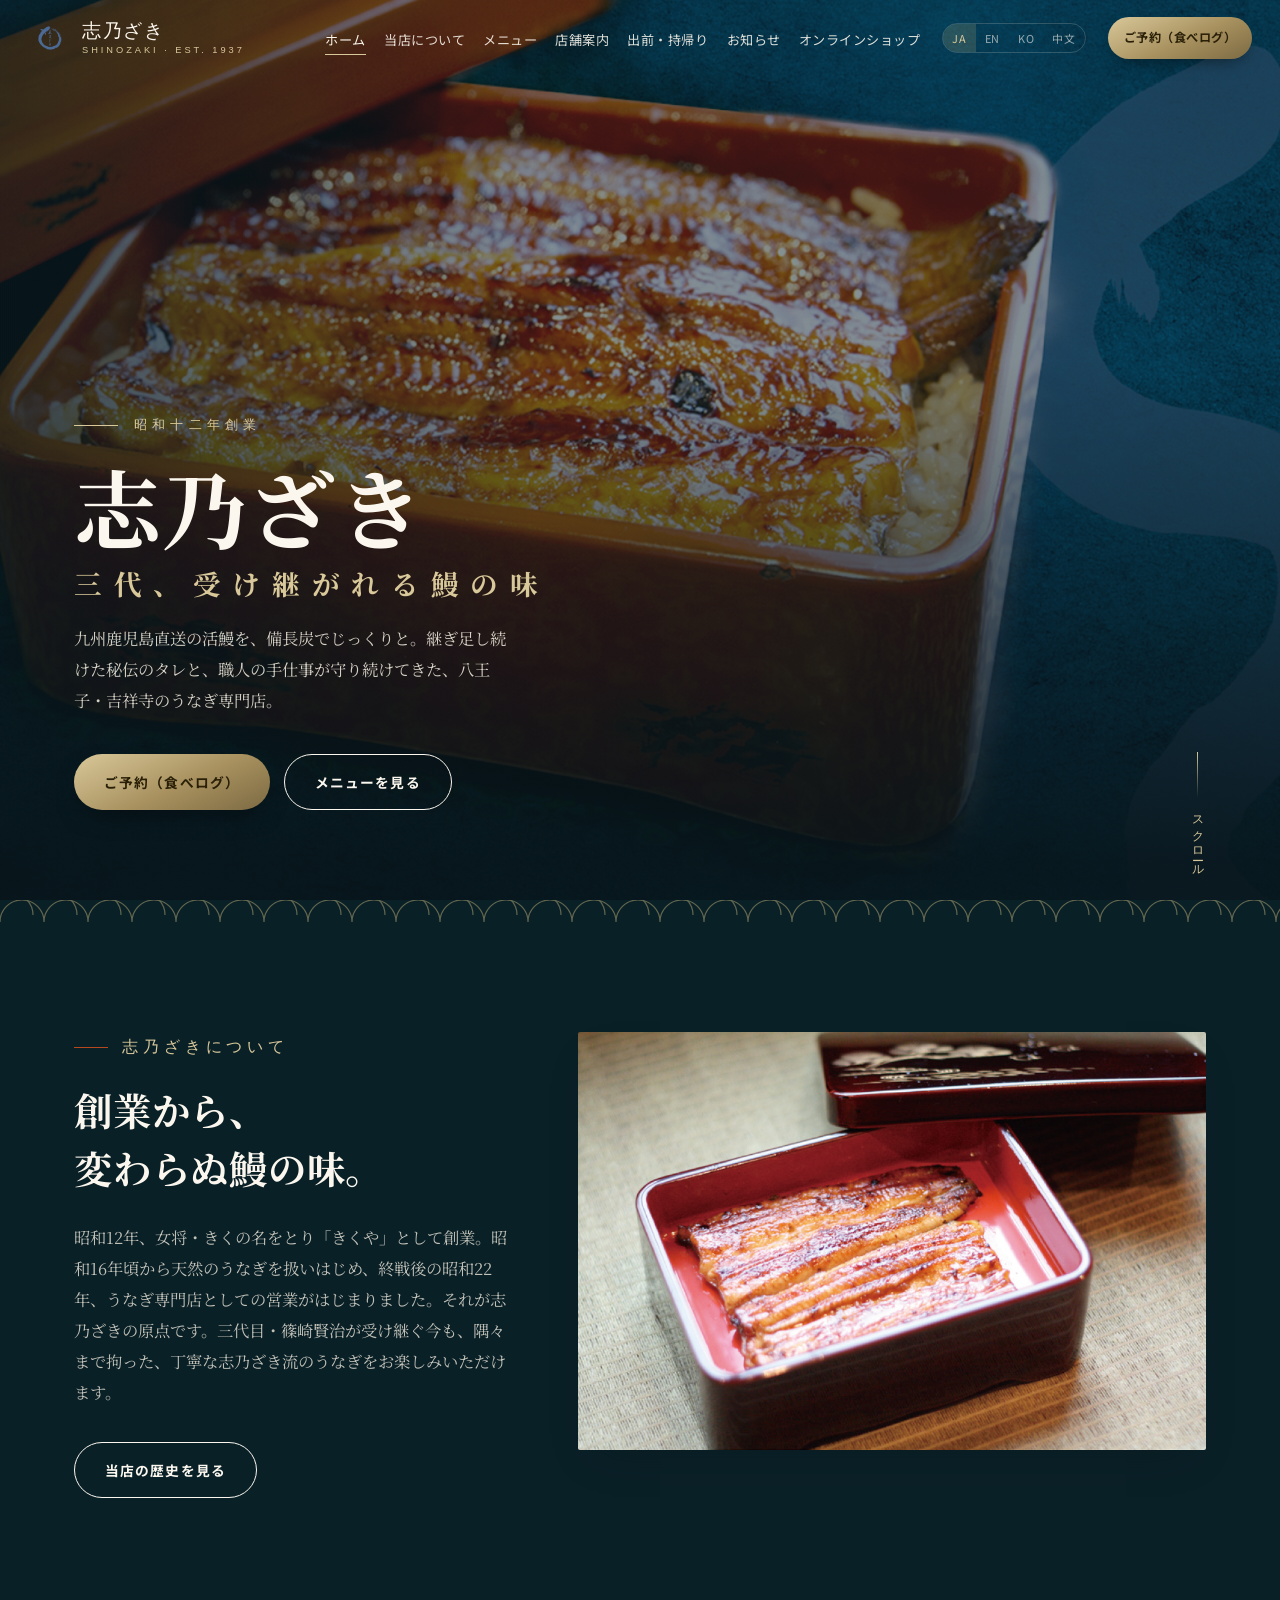
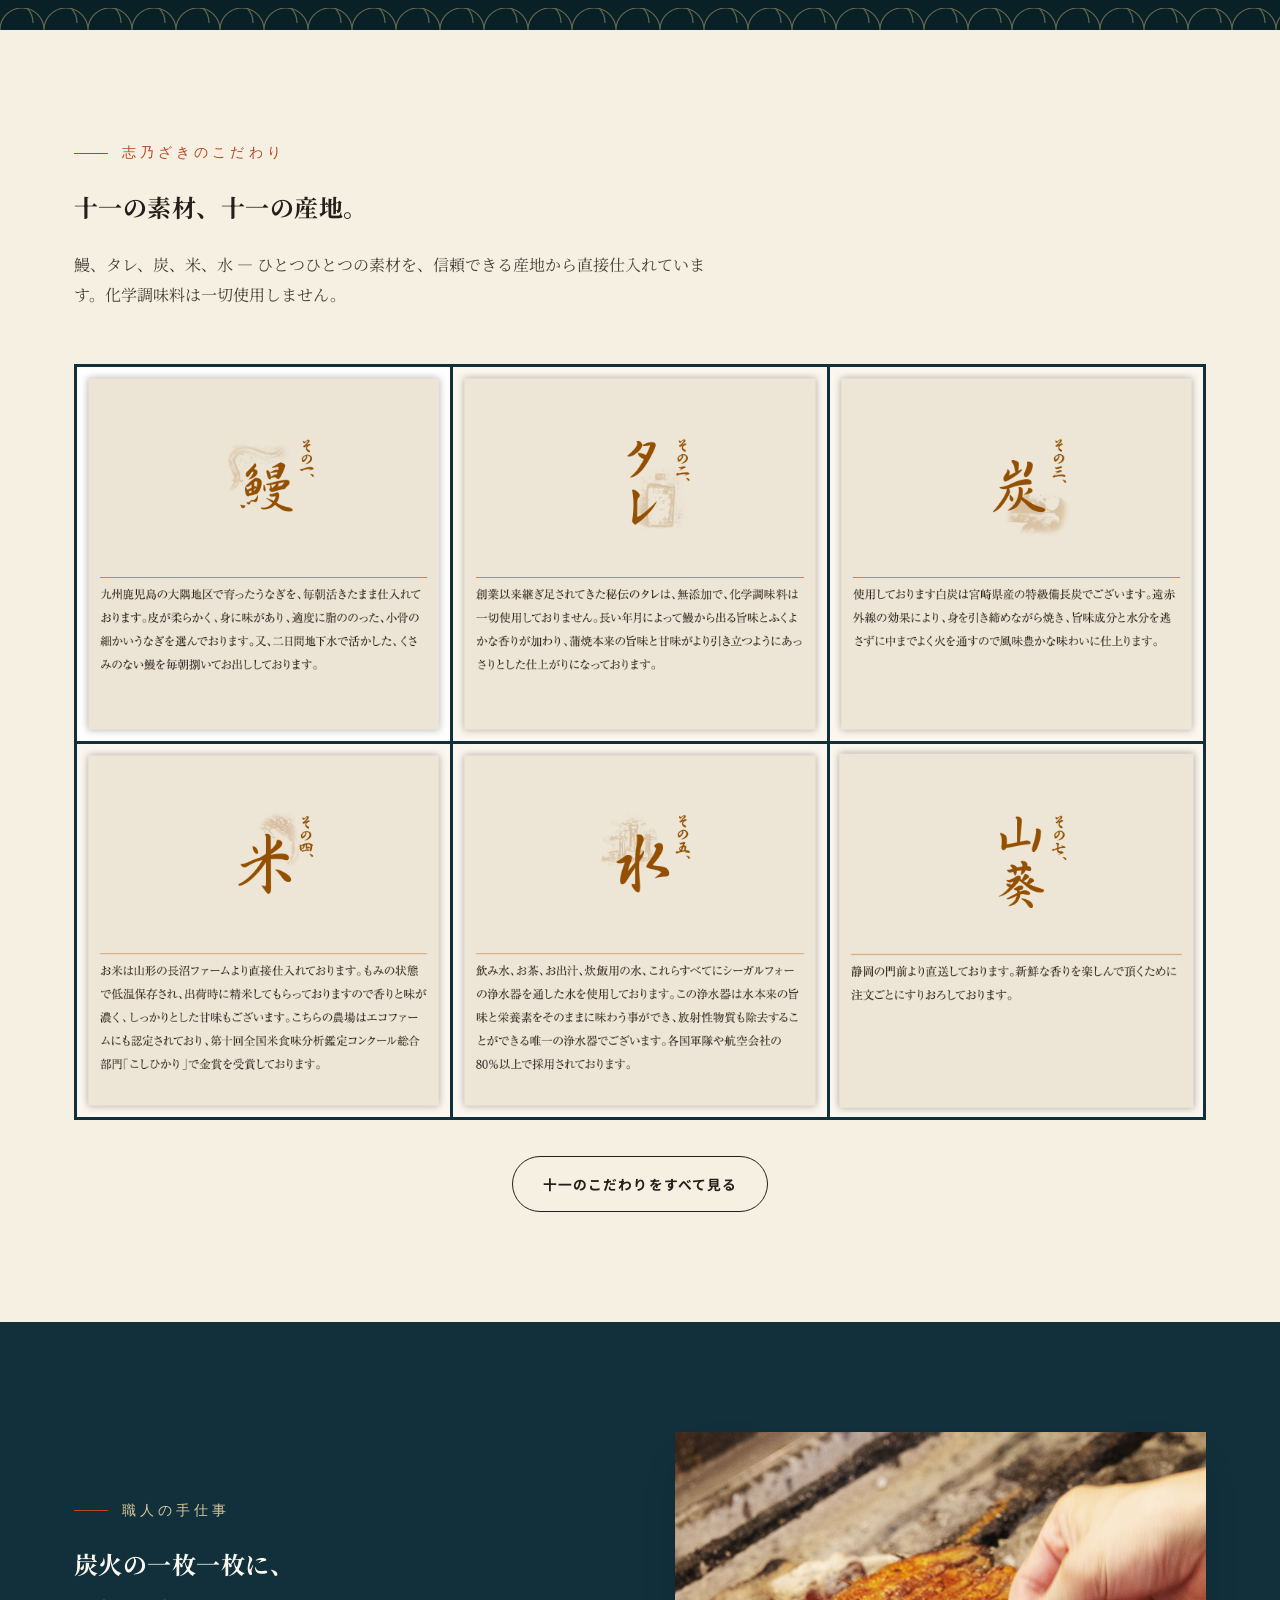
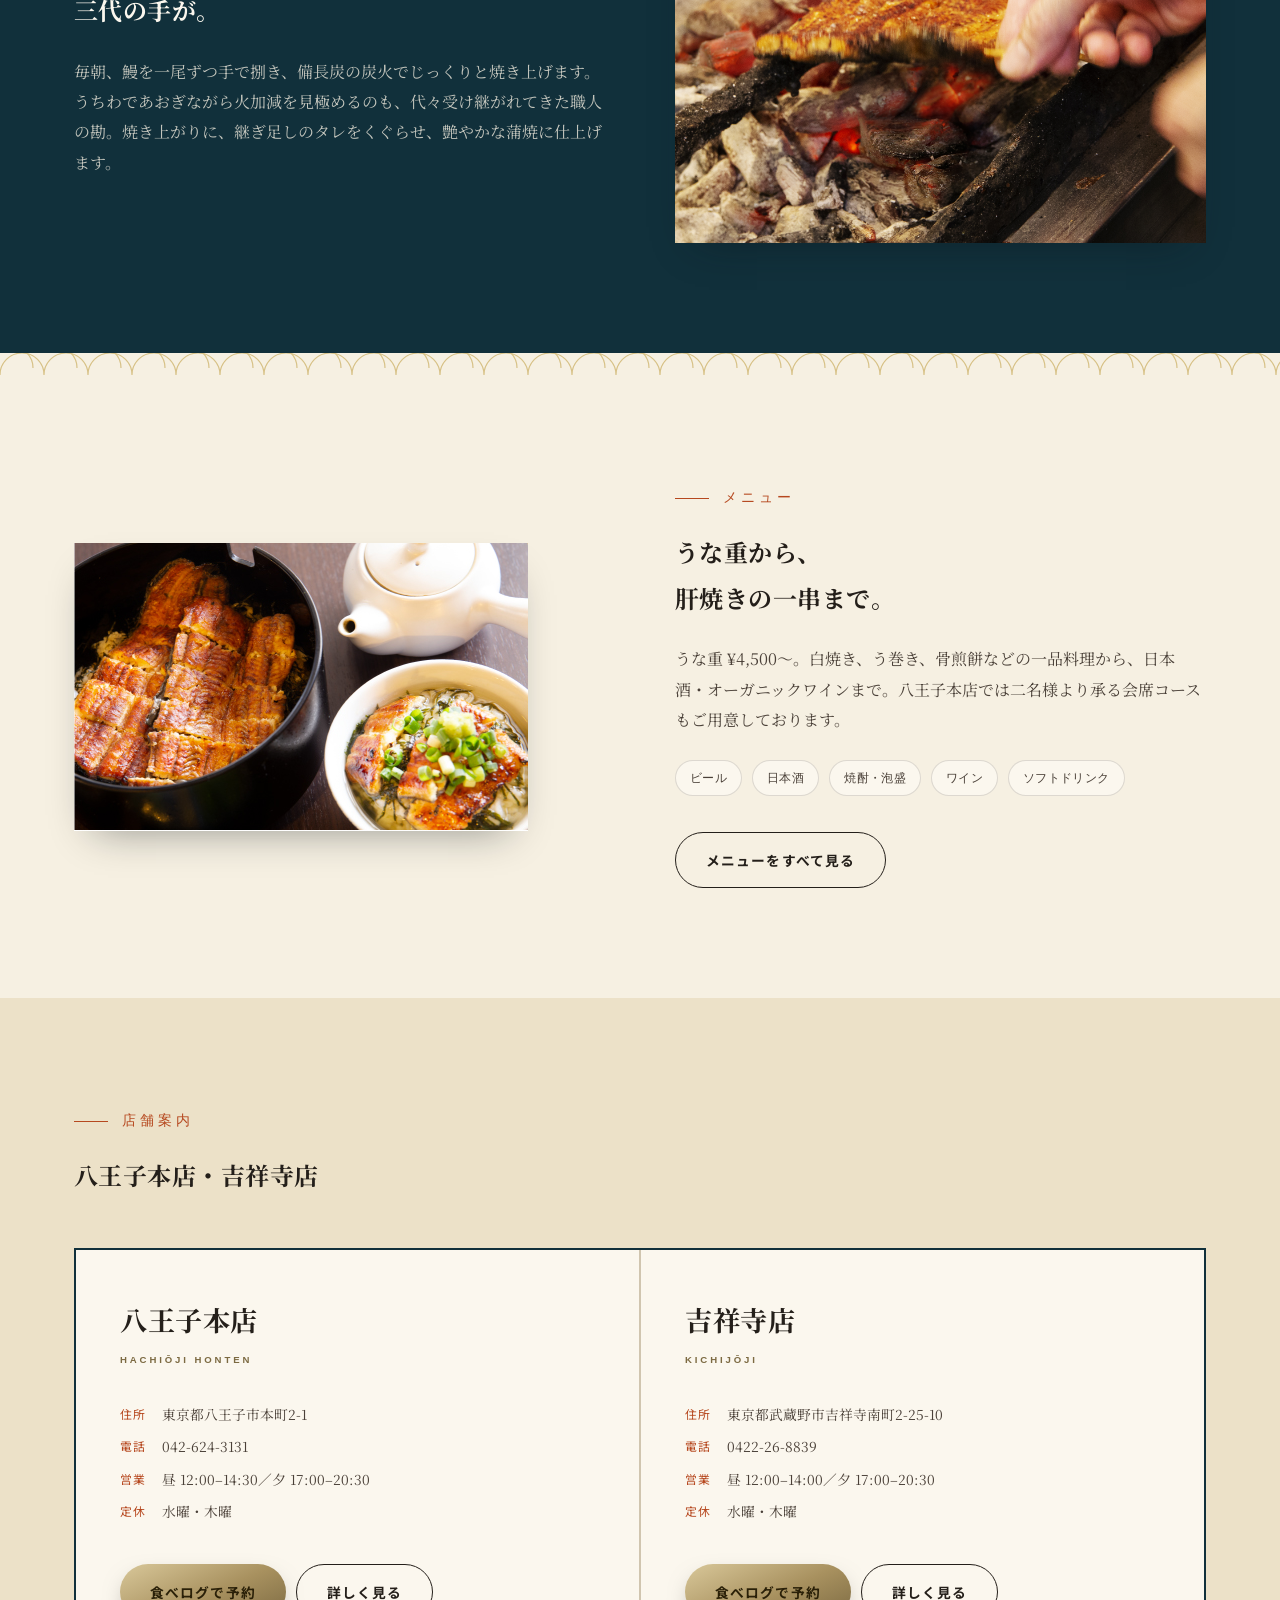
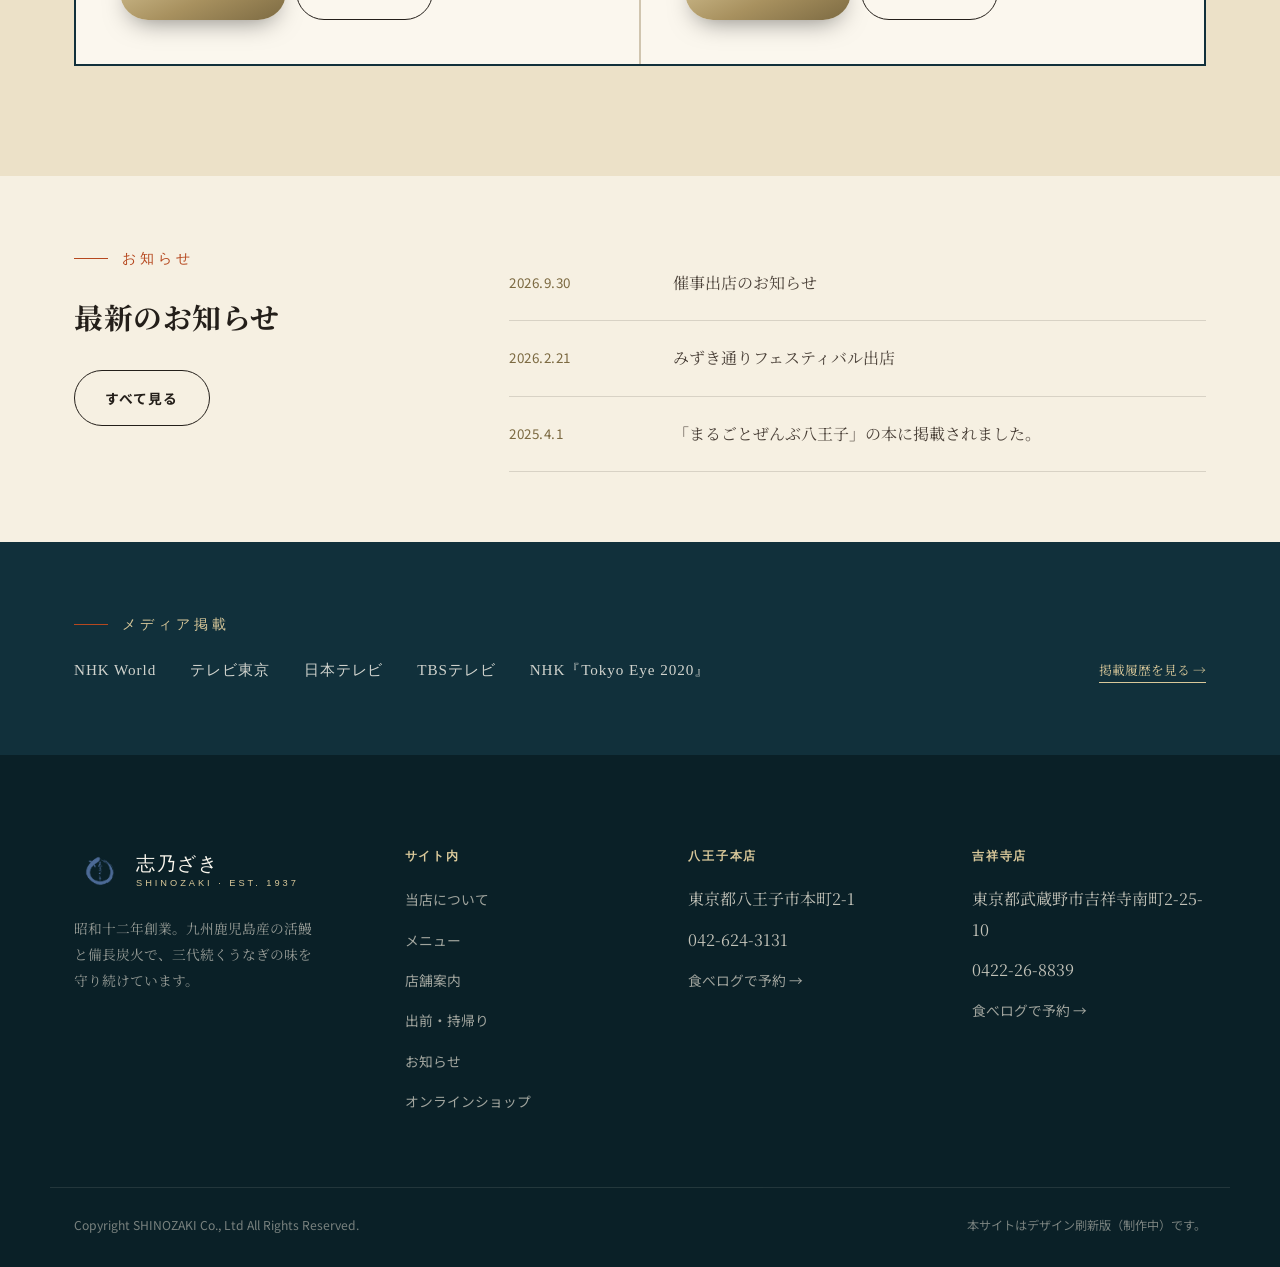
==== commit aae77772: "Help Google and link previews understand the site Add share-preview tags to every page, restaurant d" ====
--- a/index.html
+++ b/index.html
@@ -5,6 +5,48 @@
 <meta name="viewport" content="width=device-width, initial-scale=1">
 <title>うなぎ 志乃ざき｜八王子本店・吉祥寺店 | Unagi Shinozaki</title>
 <meta name="description" content="昭和12年創業、三代続くうなぎ専門店「志乃ざき」。八王子本店・吉祥寺店。Est. 1937 — three generations of charcoal-grilled eel in Tokyo.">
+<meta property="og:type" content="website">
+<meta property="og:url" content="https://shinozaki-website-demo.kentshinozaki3131.workers.dev/">
+<meta property="og:title" content="うなぎ 志乃ざき｜八王子本店・吉祥寺店 | Unagi Shinozaki">
+<meta property="og:description" content="昭和12年創業、三代続くうなぎ専門店「志乃ざき」。八王子本店・吉祥寺店。Est. 1937 — three generations of charcoal-grilled eel in Tokyo.">
+<meta property="og:image" content="https://shinozaki-website-demo.kentshinozaki3131.workers.dev/assets/img/home/main_img.jpg">
+<meta property="og:locale" content="ja_JP">
+<meta name="twitter:card" content="summary_large_image">
+<script type="application/ld+json">
+{
+  "@context": "https://schema.org",
+  "@type": "Organization",
+  "name": "うなぎ 志乃ざき",
+  "alternateName": ["Unagi Shinozaki", "志乃ざき", "しのざき"],
+  "url": "https://shinozaki-website-demo.kentshinozaki3131.workers.dev/",
+  "logo": "https://shinozaki-website-demo.kentshinozaki3131.workers.dev/assets/img/main_logo.png",
+  "foundingDate": "1937",
+  "subOrganization": [
+    {
+      "@type": "Restaurant",
+      "name": "うなぎ 志乃ざき 八王子本店",
+      "servesCuisine": "うなぎ",
+      "telephone": "+81-42-624-3131",
+      "address": {"@type": "PostalAddress", "postalCode": "192-0066", "addressRegion": "東京都", "addressLocality": "八王子市", "streetAddress": "本町2-1", "addressCountry": "JP"},
+      "openingHoursSpecification": [
+        {"@type": "OpeningHoursSpecification", "dayOfWeek": ["Monday", "Tuesday", "Friday", "Saturday", "Sunday"], "opens": "12:00", "closes": "14:30"},
+        {"@type": "OpeningHoursSpecification", "dayOfWeek": ["Monday", "Tuesday", "Friday", "Saturday", "Sunday"], "opens": "17:00", "closes": "20:30"}
+      ]
+    },
+    {
+      "@type": "Restaurant",
+      "name": "うなぎ 志乃ざき 吉祥寺店",
+      "servesCuisine": "うなぎ",
+      "telephone": "+81-422-26-8839",
+      "address": {"@type": "PostalAddress", "postalCode": "180-0003", "addressRegion": "東京都", "addressLocality": "武蔵野市", "streetAddress": "吉祥寺南町2-25-10", "addressCountry": "JP"},
+      "openingHoursSpecification": [
+        {"@type": "OpeningHoursSpecification", "dayOfWeek": ["Monday", "Tuesday", "Friday", "Saturday", "Sunday"], "opens": "12:00", "closes": "14:00"},
+        {"@type": "OpeningHoursSpecification", "dayOfWeek": ["Monday", "Tuesday", "Friday", "Saturday", "Sunday"], "opens": "17:00", "closes": "20:30"}
+      ]
+    }
+  ]
+}
+</script>
 <link rel="icon" href="data:image/svg+xml,%3Csvg xmlns='http://www.w3.org/2000/svg' viewBox='0 0 100 100'%3E%3Crect width='100' height='100' rx='20' fill='%2311303b'/%3E%3Cpath d='M20 50c0-16.5 13.5-30 30-30 11.7 0 21.7 6.7 26.6 16.5M80 50c0 16.5-13.5 30-30 30-11.7 0-21.7-6.7-26.6-16.5' stroke='%23e7cf86' stroke-width='4' fill='none' stroke-linecap='round'/%3E%3C/svg%3E">
 <link rel="preconnect" href="https://fonts.googleapis.com">
 <link rel="preconnect" href="https://fonts.gstatic.com" crossorigin>
--- a/assets/css/style.css
+++ b/assets/css/style.css
@@ -55,12 +55,16 @@
   margin:0;
   letter-spacing:.02em;
 }
+h1 small,h2 small,h3 small,h4 small{ font-family:inherit; }
 p{ margin:0; }
 button{ font-family:inherit; cursor:pointer; }
 
 /* UI chrome (nav, buttons, labels, tabular data) stays in the gothic sans
-   for legibility — only running description copy switches to mincho. */
-.nav-links, .lang-toggle, .btn, .btn-reserve, .menu-tab, .badge,
+   for legibility — only running description copy switches to mincho.
+   Badges sit inline with serif headings/dish names, so they stay out of
+   this list and just inherit whichever mincho face their context uses —
+   forcing them into the sans face is what made them look mismatched. */
+.nav-links, .lang-toggle, .btn, .btn-reserve, .menu-tab,
 .footer-col h4, .footer-col a, .footer-bottom, .brand-type .en,
 .store-meta dt, .news-item time, .media-item time, .breadcrumb,
 .tag, .num, .region{
@@ -230,7 +234,7 @@
   color:var(--paper); font-size:clamp(2.6rem,7vw,5.4rem); line-height:1.08;
 }
 .hero h1 small{
-  display:block; font-size:.32em; letter-spacing:.42em; color:var(--gold-soft); font-family:"Zen Kaku Gothic New",sans-serif; margin-top:16px;
+  display:block; font-size:.32em; letter-spacing:.42em; color:var(--gold-soft); font-family:var(--font-display); margin-top:16px;
 }
 .hero-sub{
   color:rgba(246,240,226,.86); max-width:48ch; margin-top:24px; font-size:1.02rem;
@@ -295,20 +299,33 @@
 }
 .bento-cell:hover .cell-text{ background:var(--cream-deep); }
 html[data-lang="ja"] .bento-cell .cell-text{ display:none; }
-
 /* Non-Japanese: the fixed 1:1 crop only works because the Japanese
    artwork has its own caption baked in. For EN/KO/ZH we can't hide the
    photo and cram a translated caption into the same tight square — it
    overflows and clips — so instead the cell grows to a natural height:
    a smaller crop of the same image on top, caption flowing below it. */
+html:not([data-lang="ja"]) .bento-cell{
+  /* a grid track widens to fit whichever cell in its column needs the
+     most space; without this, one long unbroken word (e.g. "Katsuobushi")
+     silently stretches its whole column wider than the other one, so
+     every image in that column renders visibly larger than its row
+     partner even though they share the same aspect-ratio. */
+  min-width:0;
+}
 html:not([data-lang="ja"]) .bento-cell:not(.signature){
   aspect-ratio:auto; overflow:visible; display:flex; flex-direction:column;
 }
+html:not([data-lang="ja"]) .bento-cell.signature{
+  /* let it stretch to match whatever height its row partner's
+     (often much longer) translated caption ends up needing, instead of
+     staying a fixed square and leaving a gap below it. */
+  aspect-ratio:auto;
+}
 html:not([data-lang="ja"]) .bento-cell:not(.signature) .cell-img{
-  position:static; width:100%; height:auto; aspect-ratio:16/11;
+  position:static; width:100%; height:auto; aspect-ratio:16/11; flex:none;
 }
 html:not([data-lang="ja"]) .bento-cell:not(.signature) .cell-text{
-  position:static; inset:auto; display:block; padding:16px 18px 22px; flex:1;
+  position:static; inset:auto; display:block; padding:16px 18px 22px; flex:1; min-width:0;
 }
 html:not([data-lang="ja"]) .bento-cell:not(.signature) .num{
   position:static; display:block; margin-bottom:6px;
@@ -317,8 +334,8 @@
 .bento-cell .num{
   position:absolute; top:7%; right:8%; font-family:var(--font-sans); color:var(--gold-deep); font-size:.72rem; letter-spacing:.1em;
 }
-.bento-cell h3{ font-size:1.5rem; color:var(--shu-deep); line-height:1; }
-.bento-cell p{ font-size:.78rem; color:var(--ink-soft); margin-top:10px; line-height:1.7; }
+.bento-cell h3{ font-size:1.5rem; color:var(--shu-deep); line-height:1; overflow-wrap:break-word; }
+.bento-cell p{ font-size:.78rem; color:var(--ink-soft); margin-top:10px; line-height:1.7; overflow-wrap:break-word; }
 .bento-cell .tag{ font-size:.64rem; letter-spacing:.1em; color:var(--gold-deep); margin-bottom:8px; }
 
 .drink-tags{ display:flex; flex-wrap:wrap; gap:10px; margin:24px 0 6px; }
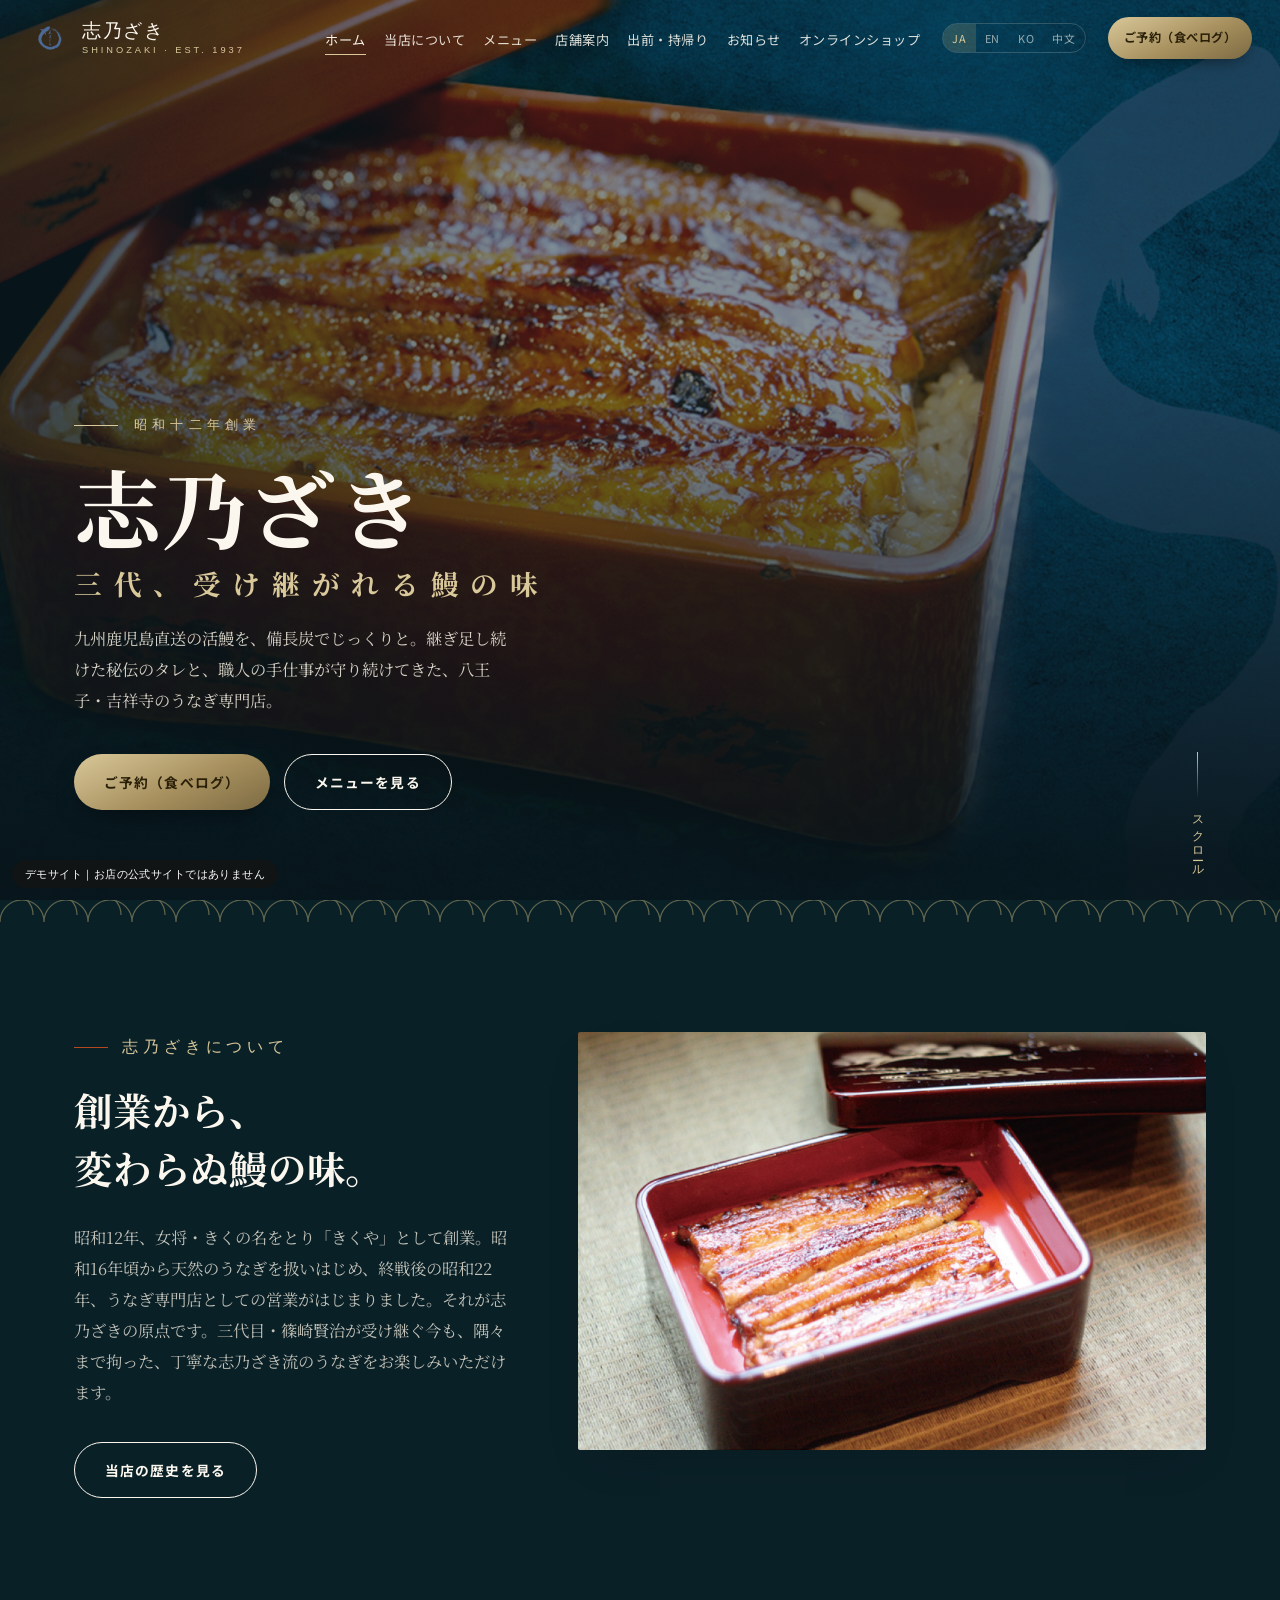
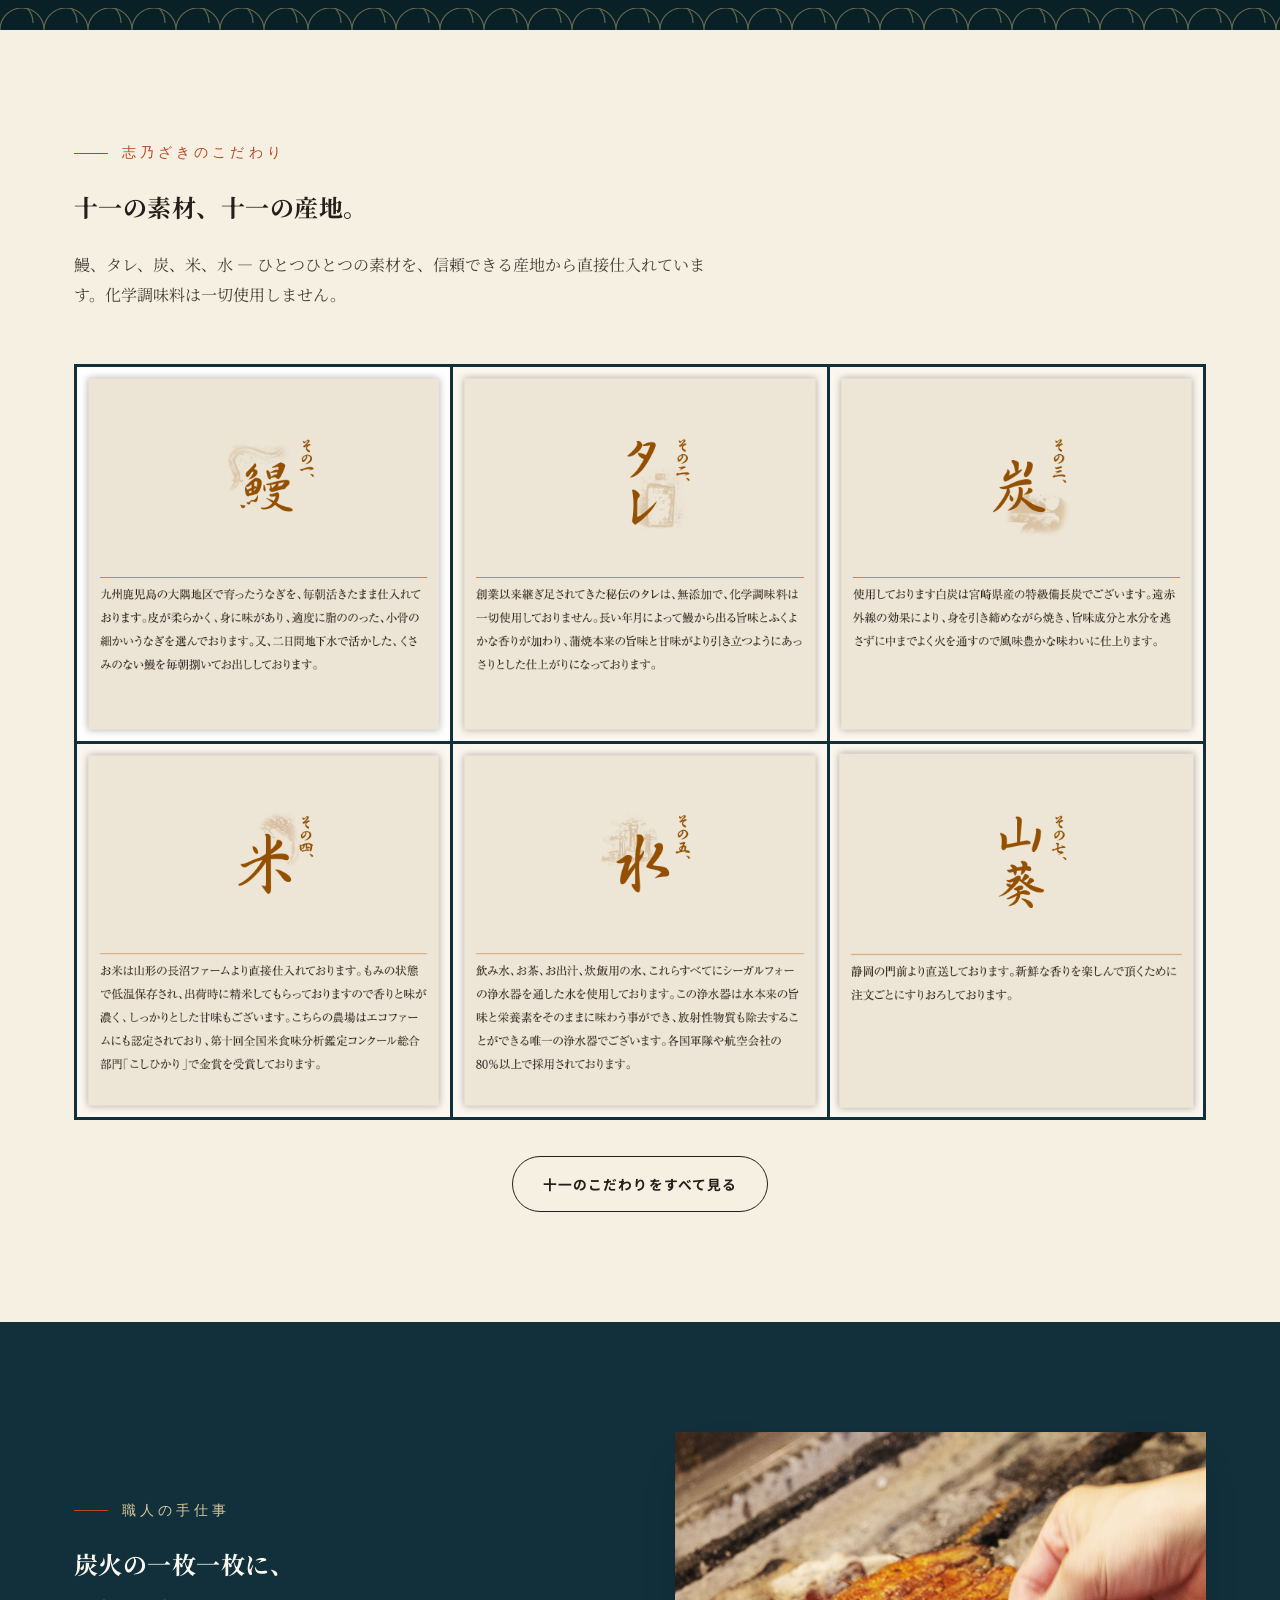
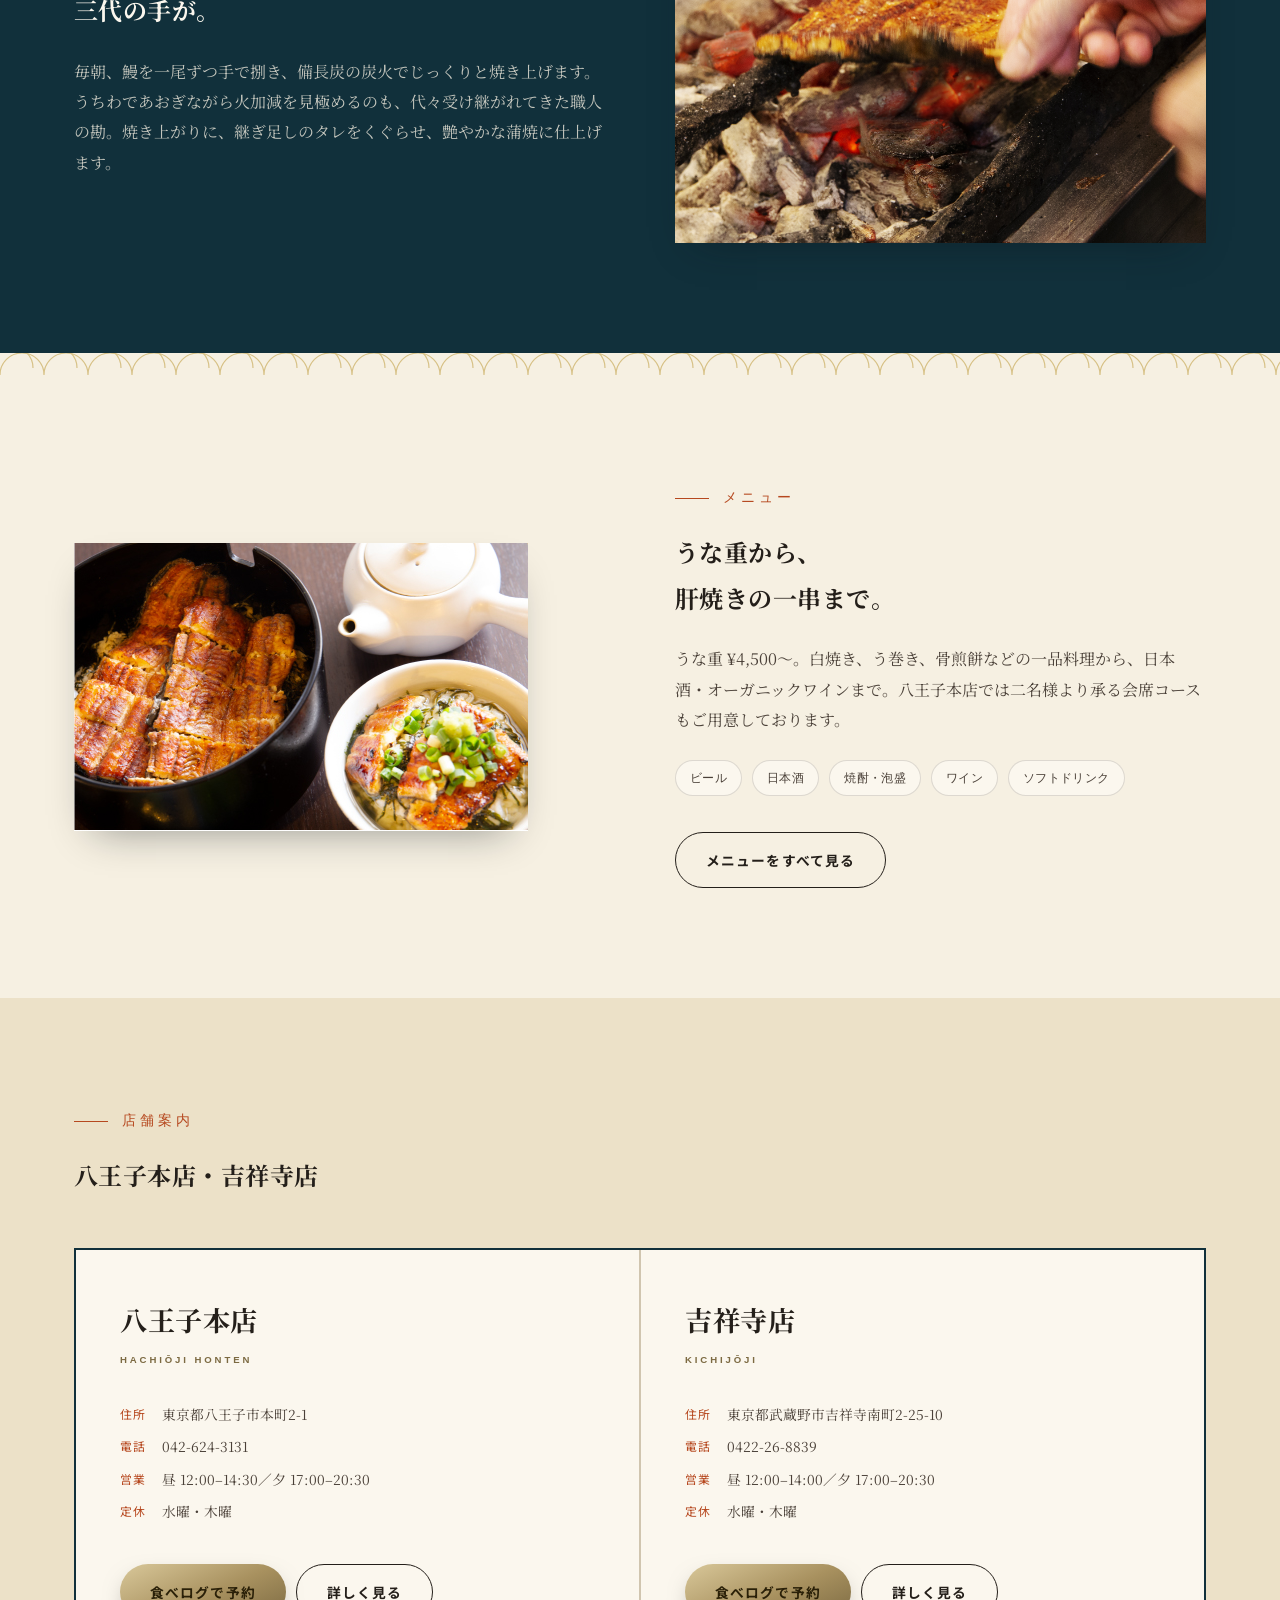
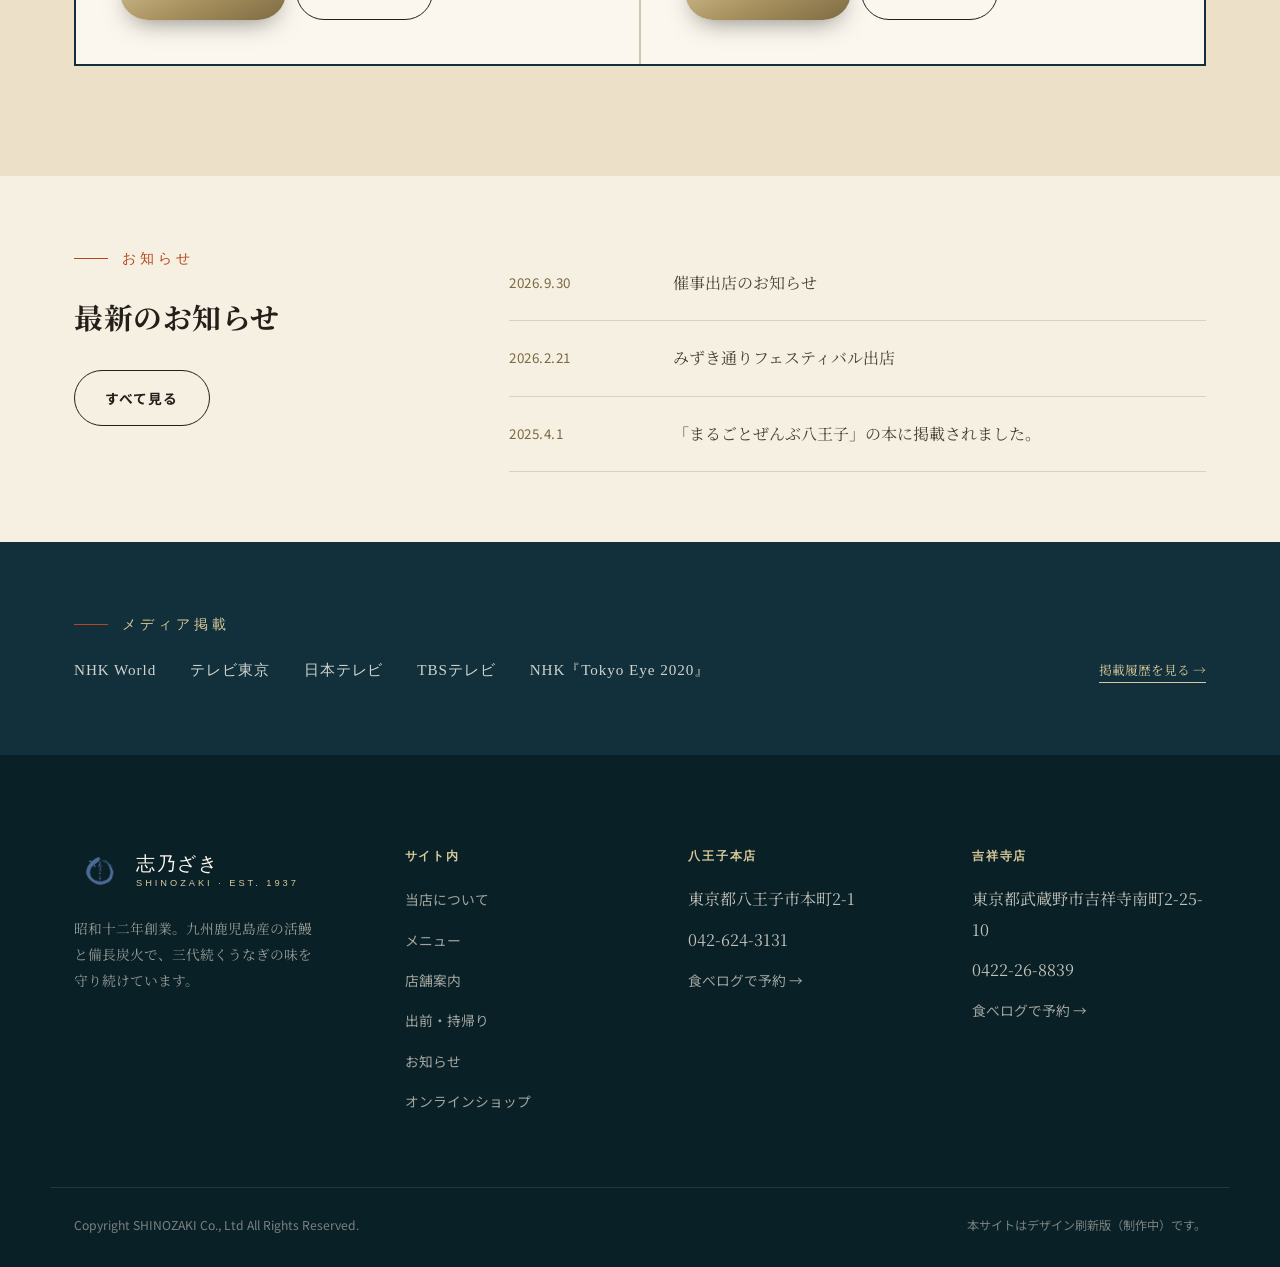
==== commit f7e073cd: "Add demo notice to every page Co-Authored-By: Claude Opus 5.5 <noreply@anthropic.com> Claude-Session" ====
--- a/index.html
+++ b/index.html
@@ -5,48 +5,6 @@
 <meta name="viewport" content="width=device-width, initial-scale=1">
 <title>うなぎ 志乃ざき｜八王子本店・吉祥寺店 | Unagi Shinozaki</title>
 <meta name="description" content="昭和12年創業、三代続くうなぎ専門店「志乃ざき」。八王子本店・吉祥寺店。Est. 1937 — three generations of charcoal-grilled eel in Tokyo.">
-<meta property="og:type" content="website">
-<meta property="og:url" content="https://shinozaki-website-demo.kentshinozaki3131.workers.dev/">
-<meta property="og:title" content="うなぎ 志乃ざき｜八王子本店・吉祥寺店 | Unagi Shinozaki">
-<meta property="og:description" content="昭和12年創業、三代続くうなぎ専門店「志乃ざき」。八王子本店・吉祥寺店。Est. 1937 — three generations of charcoal-grilled eel in Tokyo.">
-<meta property="og:image" content="https://shinozaki-website-demo.kentshinozaki3131.workers.dev/assets/img/home/main_img.jpg">
-<meta property="og:locale" content="ja_JP">
-<meta name="twitter:card" content="summary_large_image">
-<script type="application/ld+json">
-{
-  "@context": "https://schema.org",
-  "@type": "Organization",
-  "name": "うなぎ 志乃ざき",
-  "alternateName": ["Unagi Shinozaki", "志乃ざき", "しのざき"],
-  "url": "https://shinozaki-website-demo.kentshinozaki3131.workers.dev/",
-  "logo": "https://shinozaki-website-demo.kentshinozaki3131.workers.dev/assets/img/main_logo.png",
-  "foundingDate": "1937",
-  "subOrganization": [
-    {
-      "@type": "Restaurant",
-      "name": "うなぎ 志乃ざき 八王子本店",
-      "servesCuisine": "うなぎ",
-      "telephone": "+81-42-624-3131",
-      "address": {"@type": "PostalAddress", "postalCode": "192-0066", "addressRegion": "東京都", "addressLocality": "八王子市", "streetAddress": "本町2-1", "addressCountry": "JP"},
-      "openingHoursSpecification": [
-        {"@type": "OpeningHoursSpecification", "dayOfWeek": ["Monday", "Tuesday", "Friday", "Saturday", "Sunday"], "opens": "12:00", "closes": "14:30"},
-        {"@type": "OpeningHoursSpecification", "dayOfWeek": ["Monday", "Tuesday", "Friday", "Saturday", "Sunday"], "opens": "17:00", "closes": "20:30"}
-      ]
-    },
-    {
-      "@type": "Restaurant",
-      "name": "うなぎ 志乃ざき 吉祥寺店",
-      "servesCuisine": "うなぎ",
-      "telephone": "+81-422-26-8839",
-      "address": {"@type": "PostalAddress", "postalCode": "180-0003", "addressRegion": "東京都", "addressLocality": "武蔵野市", "streetAddress": "吉祥寺南町2-25-10", "addressCountry": "JP"},
-      "openingHoursSpecification": [
-        {"@type": "OpeningHoursSpecification", "dayOfWeek": ["Monday", "Tuesday", "Friday", "Saturday", "Sunday"], "opens": "12:00", "closes": "14:00"},
-        {"@type": "OpeningHoursSpecification", "dayOfWeek": ["Monday", "Tuesday", "Friday", "Saturday", "Sunday"], "opens": "17:00", "closes": "20:30"}
-      ]
-    }
-  ]
-}
-</script>
 <link rel="icon" href="data:image/svg+xml,%3Csvg xmlns='http://www.w3.org/2000/svg' viewBox='0 0 100 100'%3E%3Crect width='100' height='100' rx='20' fill='%2311303b'/%3E%3Cpath d='M20 50c0-16.5 13.5-30 30-30 11.7 0 21.7 6.7 26.6 16.5M80 50c0 16.5-13.5 30-30 30-11.7 0-21.7-6.7-26.6-16.5' stroke='%23e7cf86' stroke-width='4' fill='none' stroke-linecap='round'/%3E%3C/svg%3E">
 <link rel="preconnect" href="https://fonts.googleapis.com">
 <link rel="preconnect" href="https://fonts.gstatic.com" crossorigin>
@@ -433,5 +391,8 @@
 </div>
 
 <script src="assets/js/main.js"></script>
+
+<!-- Demo notice: this site is a sample made by Madino Design -->
+<style>.mdn-demo{position:fixed;left:12px;bottom:calc(12px + env(safe-area-inset-bottom));z-index:2147483000;max-width:calc(100vw - 24px);padding:6px 13px;border-radius:999px;background:rgba(20,20,20,.8);color:#fff;font:500 11px/1.5 -apple-system,BlinkMacSystemFont,"Hiragino Sans","Noto Sans JP",sans-serif;letter-spacing:.04em;backdrop-filter:blur(6px);-webkit-backdrop-filter:blur(6px);pointer-events:none}@media(max-width:900px){.mdn-demo{bottom:auto;top:calc(76px + env(safe-area-inset-top));left:50%;transform:translateX(-50%);white-space:nowrap;font-size:10px}}</style><div role="note" class="mdn-demo">デモサイト｜お店の公式サイトではありません</div>
 </body>
 </html>
